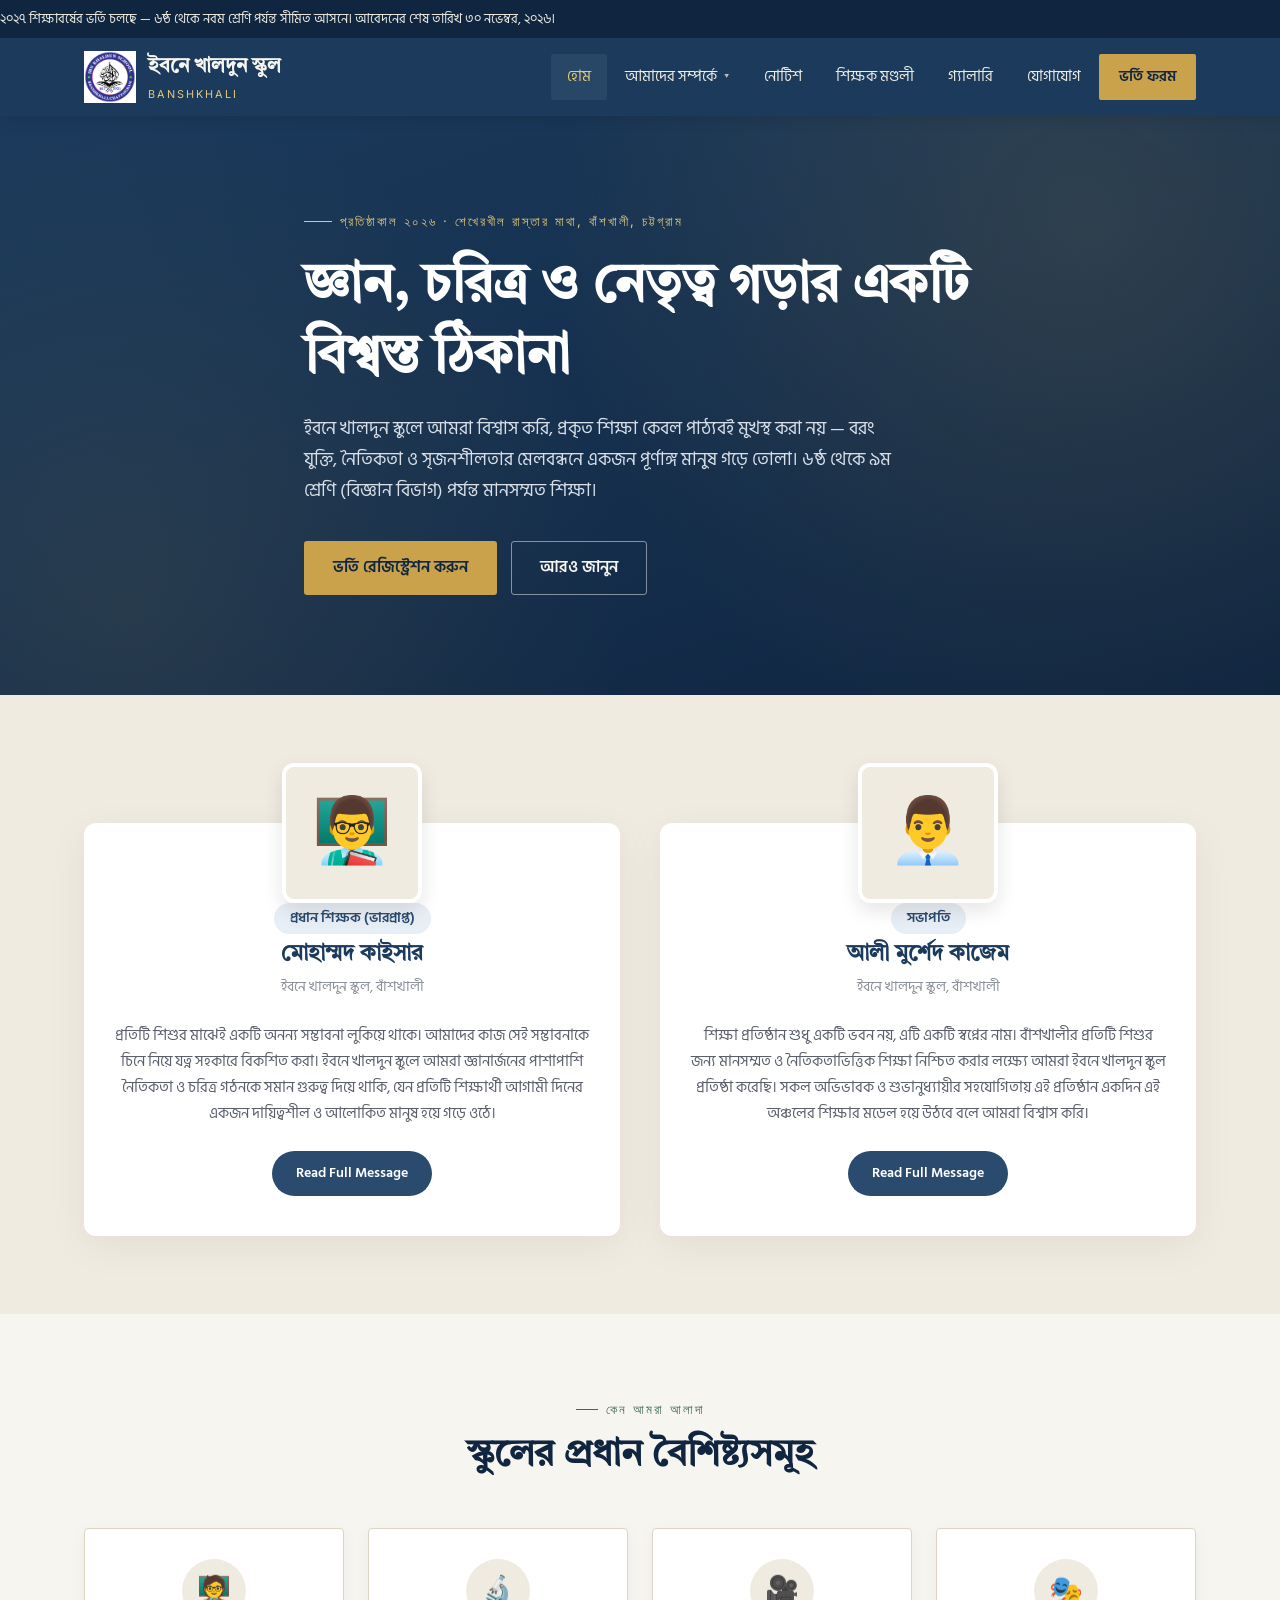
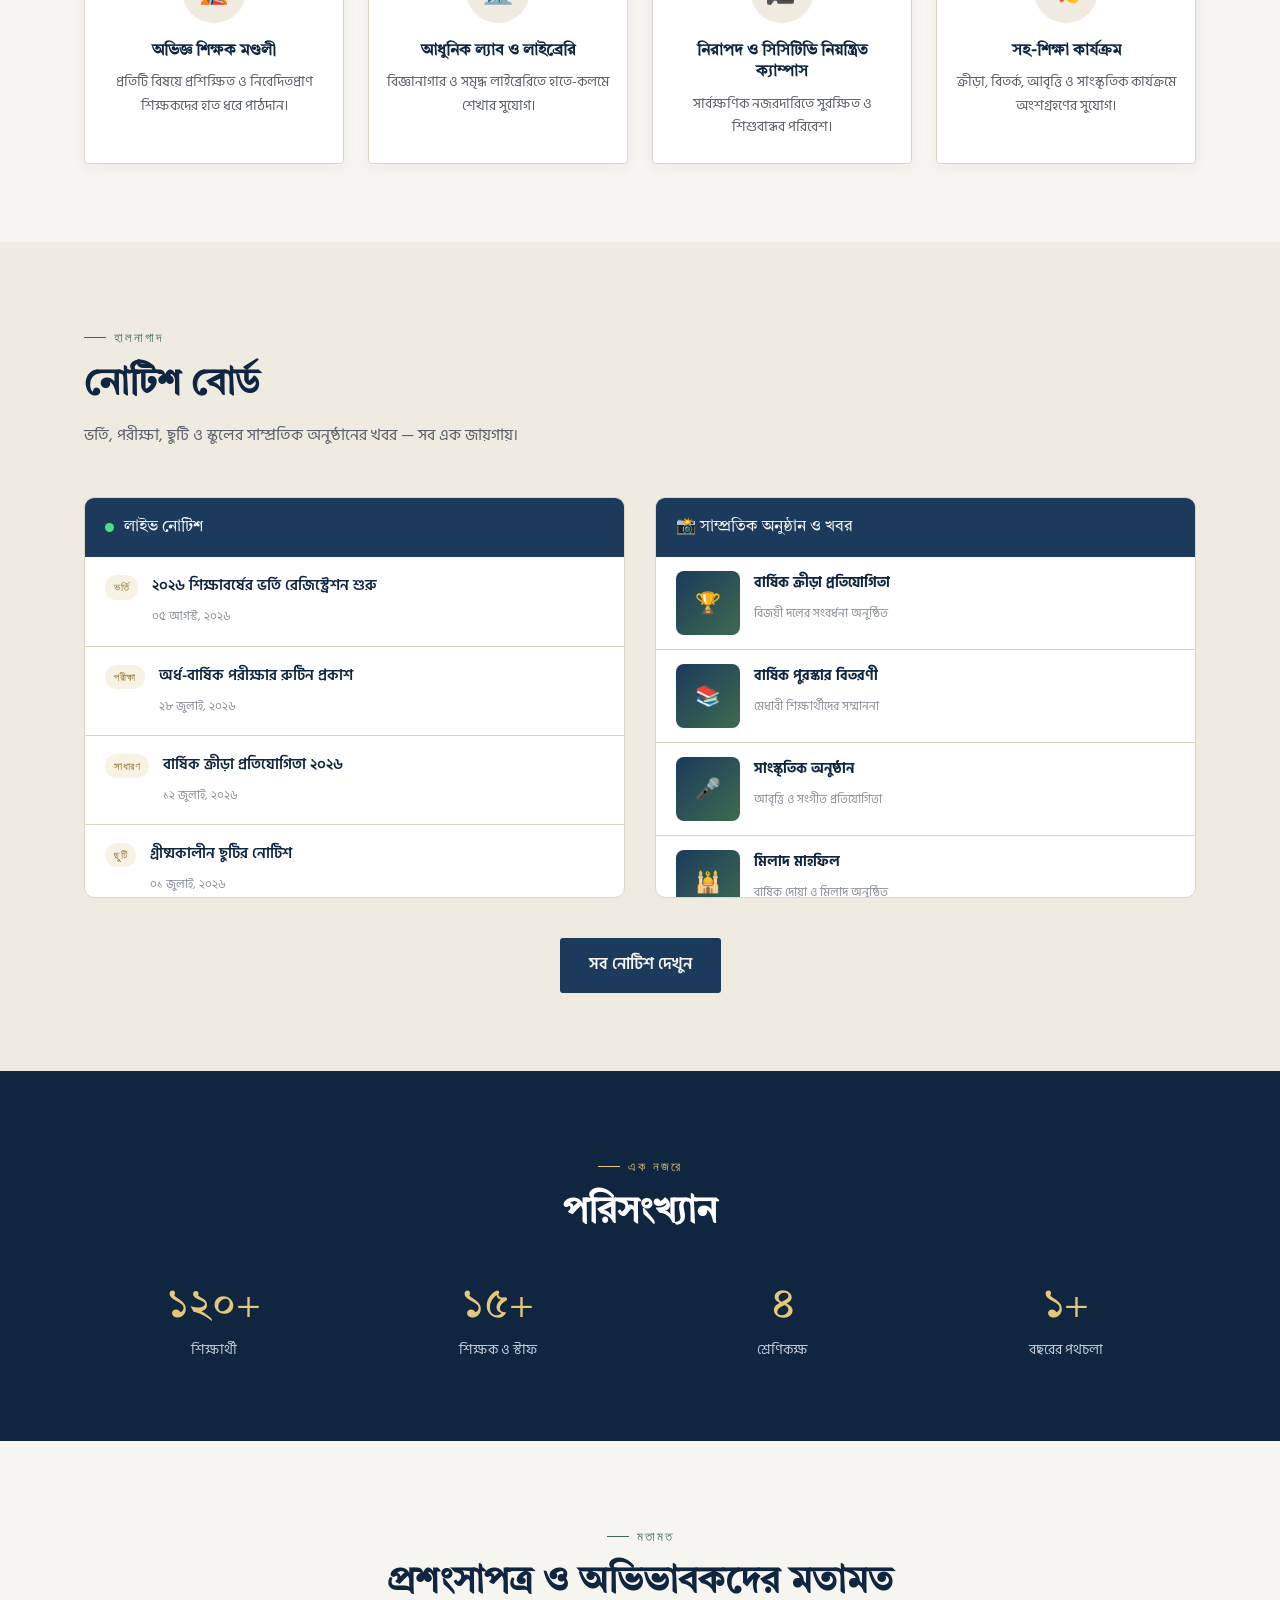
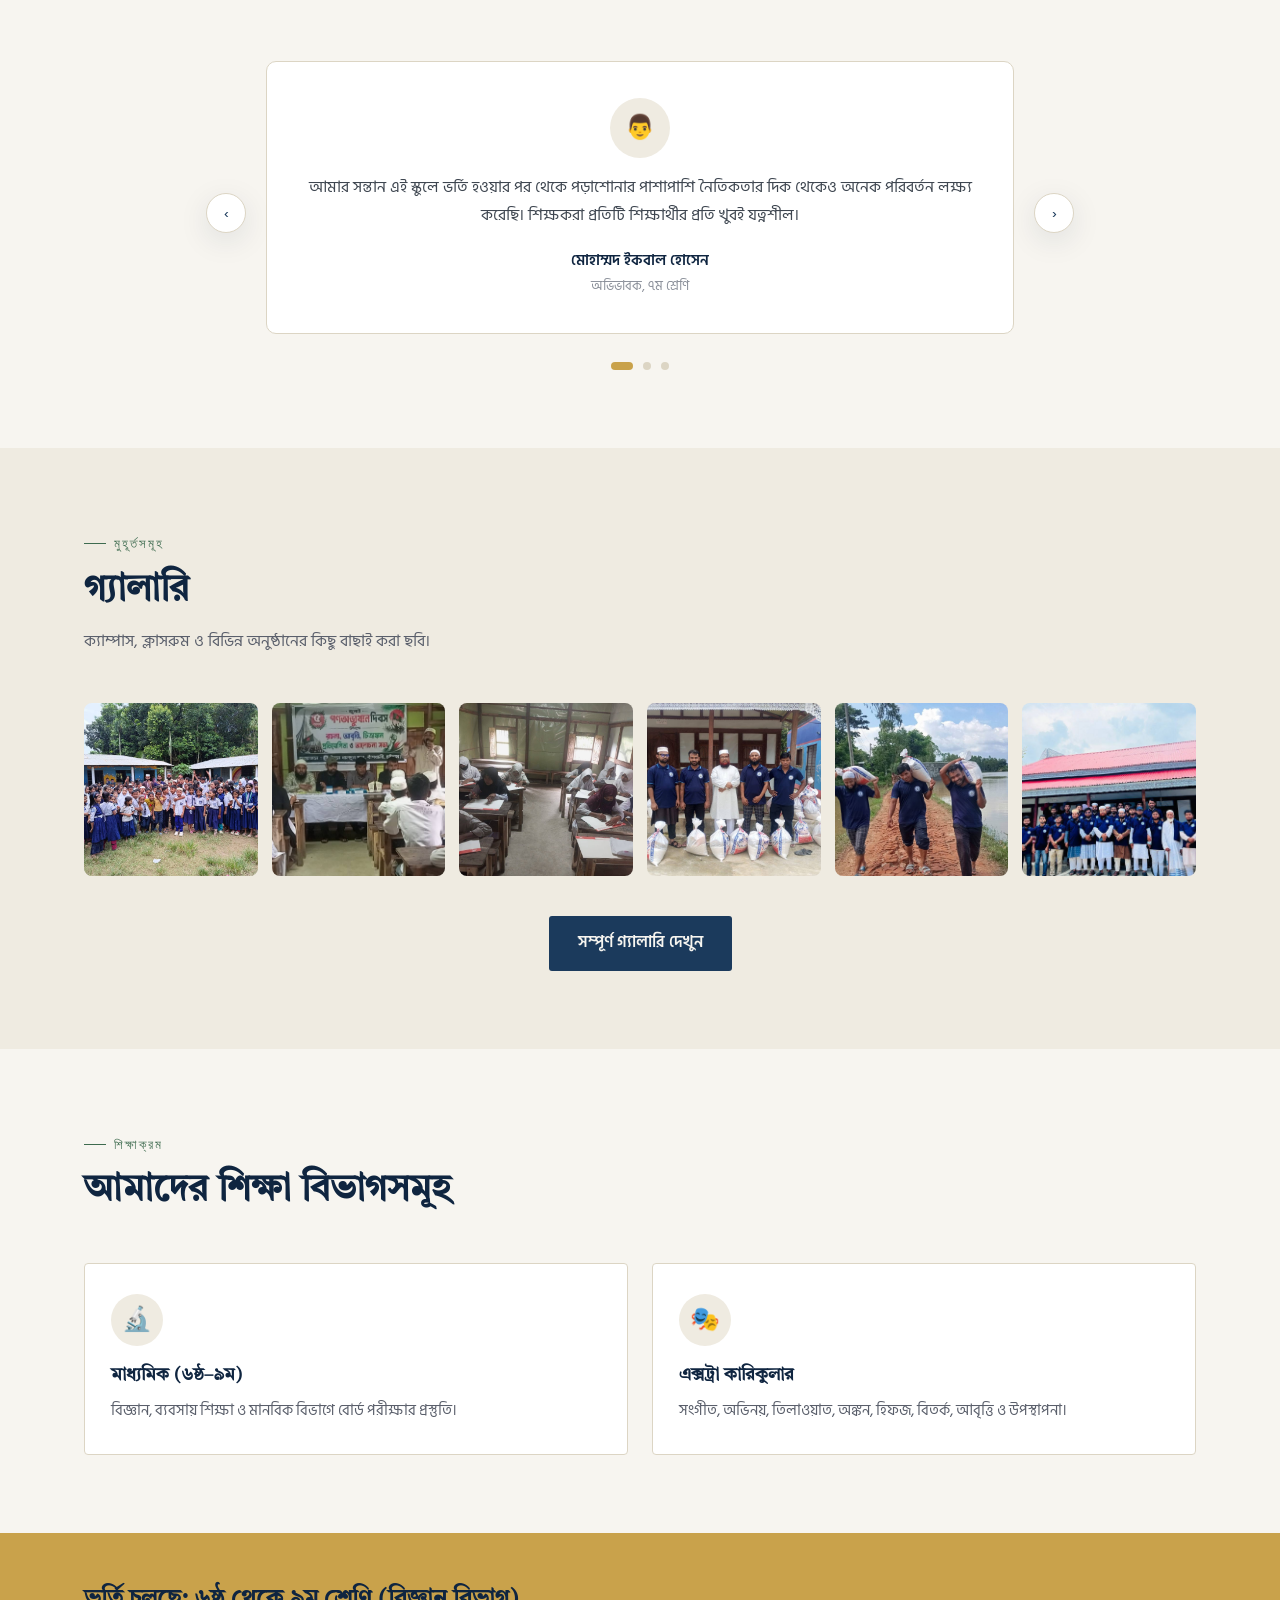
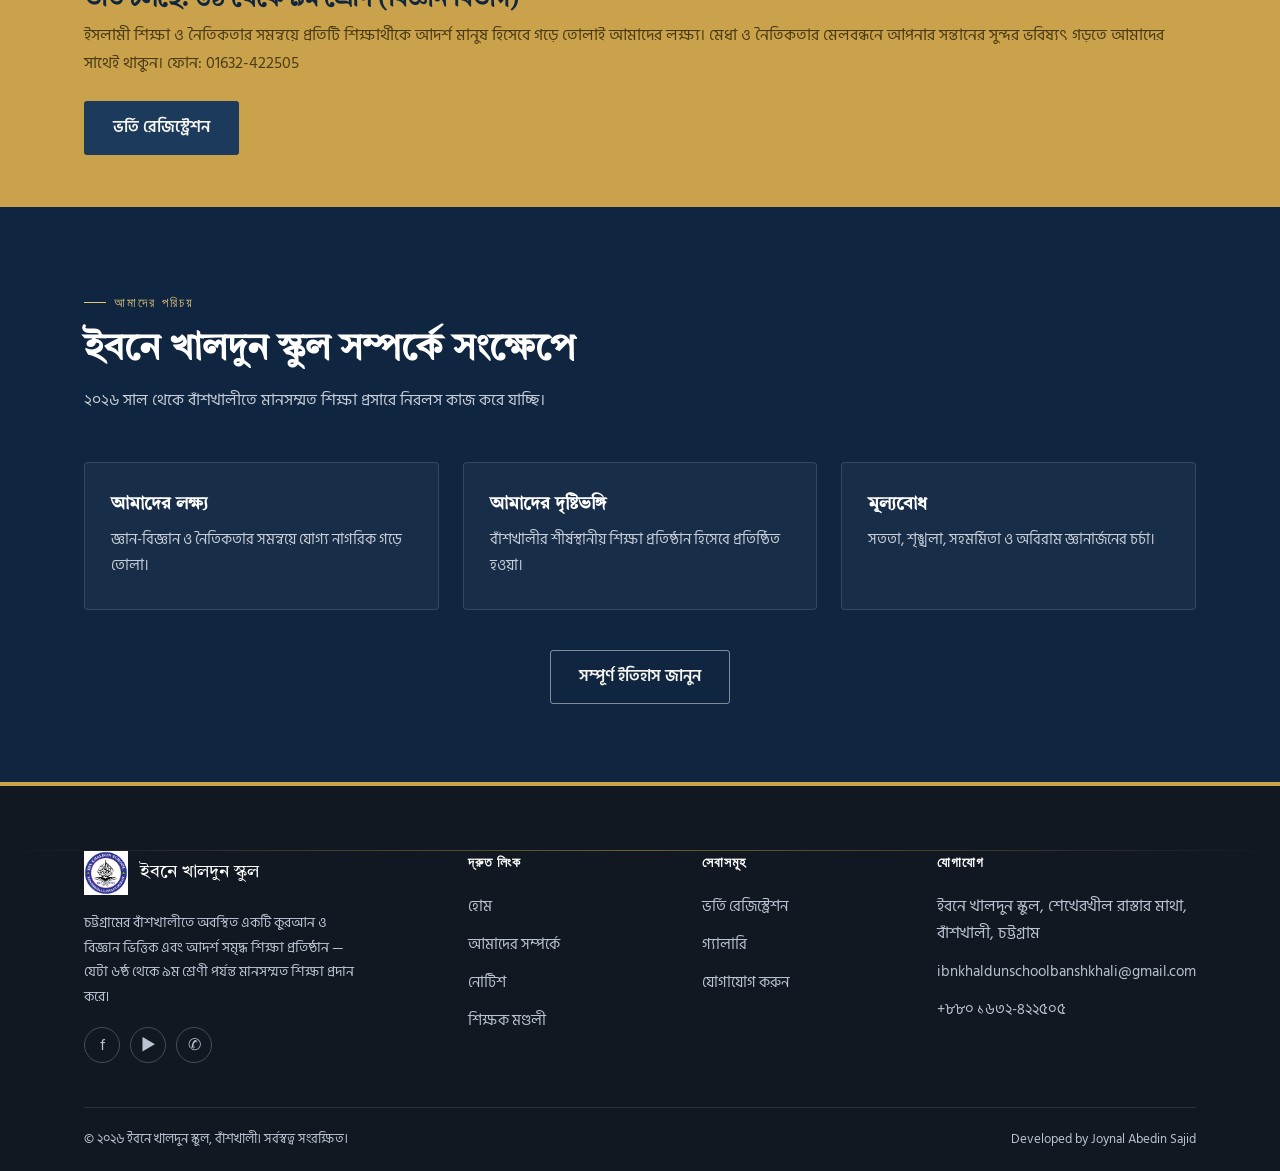
==== index.html @ ee24d661 "Add school website files" ====
<!DOCTYPE html>
<html lang="bn">

<head>
  <meta charset="UTF-8">
  <meta name="viewport" content="width=device-width, initial-scale=1">
  <meta name="robots" content="noindex, nofollow">
  <title>Ibn Khaldun School, Banshkhali | ইবনে খালদুন স্কুল, বাঁশখালী — হোম</title>
  <meta name="description"
    content="Ibn Khaldun School, Banshkhali, Chattogram — ইবনে খালদুন স্কুল, বাঁশখালী, চট্টগ্রাম। জ্ঞান, চরিত্র ও নেতৃত্বের সমন্বয়ে গড়ে তোলা একটি আদর্শ শিক্ষা প্রতিষ্ঠান, প্রতিষ্ঠিত ২০০৮।">
  <meta name="keywords"
    content="Ibn Khaldun School, Ibn Khaldun School Banshkhali, ইবনে খালদুন স্কুল, বাঁশখালী স্কুল, Chattogram school, বাঁশখালী শিক্ষা প্রতিষ্ঠান">
  <link rel="icon" href="assets/img/logo.png" type="image/png">
  <link rel="stylesheet" href="assets/style.css">
</head>

<body>

  <div class="topbar">
    <div class="marquee">
      <div class="marquee-track">
        <span>২০২৭ শিক্ষাবর্ষের ভর্তি চলছে — ৬ষ্ঠ থেকে নবম শ্রেণি পর্যন্ত সীমিত আসনে। আবেদনের শেষ তারিখ ৩০ নভেম্বর,
          ২০২৬।</span>
      </div>
    </div>
  </div>

  <header class="site-header">
    <div class="nav-wrap">
      <a href="index.html" class="brand">
        <img src="assets/img/logo.png" alt="ইবনে খালদুন স্কুল লোগো">
        <div class="brand-text">
          <div class="bn">ইবনে খালদুন স্কুল</div>
          <div class="en">Banshkhali</div>
        </div>
      </a>
      <button class="hamburger" aria-label="মেনু খুলুন" aria-expanded="false">
        <span></span><span></span><span></span>
      </button>
      <nav class="main-nav">
        <ul>
          <li><a href="index.html" class="active">হোম</a></li>
          <li class="has-dropdown">
            <a href="pages/about.html">আমাদের সম্পর্কে <span class="caret">▾</span></a>
            <button class="dd-toggle" aria-label="সাবমেনু খুলুন"><span class="caret">▾</span></button>
            <div class="dropdown-panel">
              <a href="about.html#history"><span class="dd-ic">📖</span> আমাদের পরিচিতি ও ইতিহাস</a>
              <a href="about.html#board"><span class="dd-ic">🏛️</span> স্কুল পরিচালনা পর্ষদ</a>
              <a href="about.html#shareholders"><span class="dd-ic">🤝</span> সম্মানিত বিনিয়োগকারীগণ</a>
              <a href="about.html#staff-intro"><span class="dd-ic">👩‍🏫</span> শিক্ষক ও স্টাফ পরিচিতি</a>
              <a href="about.html#facilities"><span class="dd-ic">🏫</span> সুযোগ-সুবিধা ও ক্যাম্পাস</a>
              <a href="about.html#cocurricular"><span class="dd-ic">🎭</span> কো-কারিকুলার এক্টিভিটিস</a>
            </div>
          </li>
          <li><a href="pages/notices.html">নোটিশ</a></li>
          <li><a href="pages/staff.html">শিক্ষক মণ্ডলী</a></li>
          <li><a href="pages/gallery.html">গ্যালারি</a></li>
          <li><a href="pages/contact.html">যোগাযোগ</a></li>
          <li><a href="pages/admission.html" class="nav-cta">ভর্তি ফরম</a></li>
        </ul>
      </nav>
    </div>
  </header>

  <!-- HERO -->
  <section class="hero">
    <div class="container hero-inner">
      <div class="eyebrow">প্রতিষ্ঠাকাল ২০২৬ · শেখেরখীল রাস্তার মাথা, বাঁশখালী, চট্টগ্রাম</div>
      <h1>জ্ঞান, চরিত্র ও নেতৃত্ব গড়ার একটি বিশ্বস্ত ঠিকানা</h1>
      <p class="lead">ইবনে খালদুন স্কুলে আমরা বিশ্বাস করি, প্রকৃত শিক্ষা কেবল পাঠ্যবই মুখস্থ করা নয় — বরং যুক্তি,
        নৈতিকতা ও সৃজনশীলতার মেলবন্ধনে একজন পূর্ণাঙ্গ মানুষ গড়ে তোলা। ৬ষ্ঠ থেকে ৯ম শ্রেণি (বিজ্ঞান বিভাগ) পর্যন্ত
        মানসম্মত শিক্ষা।</p>
      <div class="hero-ctas">
        <a href="pages/admission.html" class="btn btn-primary">ভর্তি রেজিস্ট্রেশন করুন</a>
        <a href="pages/about.html" class="btn btn-outline">আরও জানুন</a>
      </div>

    </div>
  </section>

  <!-- LEADER MESSAGES -->
  <section class="leader-section reveal section-alt">
    <div class="container">
      <div class="leader-msg-wrapper">

        <!-- Head Teacher -->
        <div class="leader-card-demo">
          <div class="leader-photo-demo">
            <span>👨‍🏫</span>
          </div>
          <div class="name-badge">প্রধান শিক্ষক (ভারপ্রাপ্ত)</div>
          <h3>মোহাম্মদ কাইসার</h3>
          <div class="school-name">ইবনে খালদুন স্কুল, বাঁশখালী</div>
          <p class="leader-quote">প্রতিটি শিশুর মাঝেই একটি অনন্য সম্ভাবনা লুকিয়ে থাকে। আমাদের কাজ সেই সম্ভাবনাকে চিনে
            নিয়ে যত্ন সহকারে বিকশিত করা। ইবনে খালদুন স্কুলে আমরা জ্ঞানার্জনের পাশাপাশি নৈতিকতা ও চরিত্র গঠনকে সমান
            গুরুত্ব দিয়ে থাকি, যেন প্রতিটি শিক্ষার্থী আগামী দিনের একজন দায়িত্বশীল ও আলোকিত মানুষ হয়ে গড়ে ওঠে।</p>
          <a href="pages/about.html#message" class="btn-readform">Read Full Message</a>
        </div>

        <!-- Chairman -->
        <div class="leader-card-demo">
          <div class="leader-photo-demo">
            <span>👨‍💼</span>
          </div>
          <div class="name-badge">সভাপতি</div>
          <h3>আলী মুর্শেদ কাজেম</h3>
          <div class="school-name">ইবনে খালদুন স্কুল, বাঁশখালী</div>
          <p class="leader-quote">শিক্ষা প্রতিষ্ঠান শুধু একটি ভবন নয়, এটি একটি স্বপ্নের নাম। বাঁশখালীর প্রতিটি শিশুর
            জন্য মানসম্মত ও নৈতিকতাভিত্তিক শিক্ষা নিশ্চিত করার লক্ষ্যে আমরা ইবনে খালদুন স্কুল প্রতিষ্ঠা করেছি। সকল
            অভিভাবক ও শুভানুধ্যায়ীর সহযোগিতায় এই প্রতিষ্ঠান একদিন এই অঞ্চলের শিক্ষার মডেল হয়ে উঠবে বলে আমরা বিশ্বাস
            করি।</p>
          <a href="pages/about.html#message" class="btn-readform">Read Full Message</a>
        </div>

      </div>
    </div>
  </section>

  <!-- KEY FEATURES -->
  <section>
    <div class="container">
      <div class="section-head reveal center" style="margin-left:auto; margin-right:auto; text-align:center;">
        <div class="kicker" style="justify-content:center;">কেন আমরা আলাদা</div>
        <h2>স্কুলের প্রধান বৈশিষ্ট্যসমূহ</h2>
      </div>
      <div class="feature-row reveal">
        <div class="feature-item">
          <div class="fi-icon">🧑‍🏫</div>
          <h4>অভিজ্ঞ শিক্ষক মণ্ডলী</h4>
          <p>প্রতিটি বিষয়ে প্রশিক্ষিত ও নিবেদিতপ্রাণ শিক্ষকদের হাত ধরে পাঠদান।</p>
        </div>
        <div class="feature-item">
          <div class="fi-icon">🔬</div>
          <h4>আধুনিক ল্যাব ও লাইব্রেরি</h4>
          <p>বিজ্ঞানাগার ও সমৃদ্ধ লাইব্রেরিতে হাতে-কলমে শেখার সুযোগ।</p>
        </div>
        <div class="feature-item">
          <div class="fi-icon">🎥</div>
          <h4>নিরাপদ ও সিসিটিভি নিয়ন্ত্রিত ক্যাম্পাস</h4>
          <p>সার্বক্ষণিক নজরদারিতে সুরক্ষিত ও শিশুবান্ধব পরিবেশ।</p>
        </div>
        <div class="feature-item">
          <div class="fi-icon">🎭</div>
          <h4>সহ-শিক্ষা কার্যক্রম</h4>
          <p>ক্রীড়া, বিতর্ক, আবৃত্তি ও সাংস্কৃতিক কার্যক্রমে অংশগ্রহণের সুযোগ।</p>
        </div>
      </div>
    </div>
  </section>

  <!-- LIVE NOTICE BOARD -->
  <section class="section-alt">
    <div class="container">
      <div class="section-head reveal">
        <div class="kicker">হালনাগাদ</div>
        <h2>নোটিশ বোর্ড</h2>
        <p>ভর্তি, পরীক্ষা, ছুটি ও স্কুলের সাম্প্রতিক অনুষ্ঠানের খবর — সব এক জায়গায়।</p>
      </div>
      <div class="live-board reveal">
        <div class="lb-panel">
          <div class="lb-head"><span class="dot-live"></span> লাইভ নোটিশ</div>
          <div class="lb-scroll">
            <div class="lb-scroll-track" id="lbScrollTrack">
              <!-- rendered by assets/main.js from assets/notices-data.js -->
            </div>
          </div>
        </div>
        <div class="lb-panel">
          <div class="lb-head">📸 সাম্প্রতিক অনুষ্ঠান ও খবর</div>
          <div class="news-grid">
            <div class="news-item">
              <div class="news-thumb">🏆</div>
              <div>
                <h5>বার্ষিক ক্রীড়া প্রতিযোগিতা</h5><span>বিজয়ী দলের সংবর্ধনা অনুষ্ঠিত</span>
              </div>
            </div>
            <div class="news-item">
              <div class="news-thumb">📚</div>
              <div>
                <h5>বার্ষিক পুরস্কার বিতরণী</h5><span>মেধাবী শিক্ষার্থীদের সম্মাননা</span>
              </div>
            </div>
            <div class="news-item">
              <div class="news-thumb">🎤</div>
              <div>
                <h5>সাংস্কৃতিক অনুষ্ঠান</h5><span>আবৃত্তি ও সংগীত প্রতিযোগিতা</span>
              </div>
            </div>
            <div class="news-item">
              <div class="news-thumb">🕌</div>
              <div>
                <h5>মিলাদ মাহফিল</h5><span>বার্ষিক দোয়া ও মিলাদ অনুষ্ঠিত</span>
              </div>
            </div>
            <div class="news-item">
              <div class="news-thumb">👨‍👩‍👧</div>
              <div>
                <h5>অভিভাবক সমাবেশ</h5><span>শিক্ষার্থীদের অগ্রগতি নিয়ে আলোচনা</span>
              </div>
            </div>
          </div>
        </div>
      </div>
      <div class="center mt-40 reveal">
        <a href="pages/notices.html" class="btn btn-navy">সব নোটিশ দেখুন</a>
      </div>
    </div>
  </section>

  <!-- STATS -->
  <section class="section-navy">
    <div class="container">
      <div class="section-head reveal center" style="margin-left:auto; margin-right:auto; text-align:center;">
        <div class="kicker" style="justify-content:center;">এক নজরে</div>
        <h2>পরিসংখ্যান</h2>
      </div>
      <div class="stats-strip reveal">
        <div class="stat-box">
          <div class="num" data-target="120" data-suffix="+">0</div>
          <div class="lbl">শিক্ষার্থী</div>
        </div>
        <div class="stat-box">
          <div class="num" data-target="15" data-suffix="+">0</div>
          <div class="lbl">শিক্ষক ও স্টাফ</div>
        </div>
        <div class="stat-box">
          <div class="num" data-target="4">0</div>
          <div class="lbl">শ্রেণিকক্ষ</div>
        </div>
        <div class="stat-box">
          <div class="num" data-target="1" data-suffix="+">0</div>
          <div class="lbl">বছরের পথচলা</div>
        </div>
      </div>
    </div>
  </section>

  <!-- TESTIMONIALS -->
  <section>
    <div class="container">
      <div class="section-head reveal center" style="margin-left:auto; margin-right:auto; text-align:center;">
        <div class="kicker" style="justify-content:center;">মতামত</div>
        <h2>প্রশংসাপত্র ও অভিভাবকদের মতামত</h2>
      </div>
      <div class="testi-wrap reveal">
        <button class="testi-arrow prev" aria-label="আগের মতামত">‹</button>
        <div class="testi-track">
          <div class="testi-slides">
            <div class="testi-slide">
              <div class="testi-card">
                <div class="testi-avatar">👨</div>
                <p class="quote">আমার সন্তান এই স্কুলে ভর্তি হওয়ার পর থেকে পড়াশোনার পাশাপাশি নৈতিকতার দিক থেকেও অনেক
                  পরিবর্তন লক্ষ্য করেছি। শিক্ষকরা প্রতিটি শিক্ষার্থীর প্রতি খুবই যত্নশীল।</p>
                <div class="who">মোহাম্মদ ইকবাল হোসেন</div>
                <div class="role">অভিভাবক, ৭ম শ্রেণি</div>
              </div>
            </div>
            <div class="testi-slide">
              <div class="testi-card">
                <div class="testi-avatar">👩</div>
                <p class="quote">ক্যাম্পাসের নিরাপত্তা ব্যবস্থা ও শিক্ষকদের আন্তরিকতা দেখে আমরা নিশ্চিন্তে সন্তানকে
                  এখানে পড়াচ্ছি। পড়াশোনার মান সত্যিই প্রশংসনীয়।</p>
                <div class="who">শারমিন আক্তার</div>
                <div class="role">অভিভাবক, ৬ষ্ঠ শ্রেণি</div>
              </div>
            </div>
            <div class="testi-slide">
              <div class="testi-card">
                <div class="testi-avatar">🧑</div>
                <p class="quote">এই স্কুলের সহশিক্ষা কার্যক্রম আমার মেয়ের আত্মবিশ্বাস অনেক বাড়িয়ে দিয়েছে। শিক্ষক ও
                  ব্যবস্থাপনা কর্তৃপক্ষ সবসময় সহযোগী মনোভাবের।</p>
                <div class="who">আব্দুর রহিম</div>
                <div class="role">অভিভাবক, ৯ম শ্রেণি</div>
              </div>
            </div>
          </div>
        </div>
        <button class="testi-arrow next" aria-label="পরের মতামত">›</button>
        <div class="testi-nav">
          <button class="testi-dot active" aria-label="১"></button>
          <button class="testi-dot" aria-label="২"></button>
          <button class="testi-dot" aria-label="৩"></button>
        </div>
      </div>
    </div>
  </section>

  <!-- GALLERY PREVIEW -->
  <section class="section-alt">
    <div class="container">
      <div class="section-head reveal">
        <div class="kicker">মুহূর্তসমূহ</div>
        <h2>গ্যালারি</h2>
        <p>ক্যাম্পাস, ক্লাসরুম ও বিভিন্ন অনুষ্ঠানের কিছু বাছাই করা ছবি।</p>
      </div>
      <div class="gallery-preview-grid reveal">
        <div class="gp-item"><img src="assets/img/1.jpg" alt="ক্লাসরুম কার্যক্রম"></div>
        <div class="gp-item"><img src="assets/img/2.jpg" alt="বার্ষিক পুরস্কার বিতরণী"></div>
        <div class="gp-item"><img src="assets/img/3.jpg" alt="ক্রীড়া প্রতিযোগিতা"></div>
        <div class="gp-item"><img src="assets/img/4.jpg" alt="খেলার মাঠ"></div>
        <div class="gp-item"><img src="assets/img/5.jpg" alt="সাংস্কৃতিক অনুষ্ঠান"></div>
        <div class="gp-item"><img src="assets/img/6.jpg" alt="বিজ্ঞানাগার"></div>
      </div>
      <div class="center mt-40 reveal">
        <a href="pages/gallery.html" class="btn btn-navy">সম্পূর্ণ গ্যালারি দেখুন</a>
      </div>
    </div>
  </section>

  <!-- PROGRAMS -->
  <section>
    <div class="container">
      <div class="section-head reveal">
        <div class="kicker">শিক্ষাক্রম</div>
        <h2>আমাদের শিক্ষা বিভাগসমূহ</h2>
      </div>
      <div class="grid-2">
        <div class="card reveal">
          <div class="icon">🔬</div>
          <h3>মাধ্যমিক (৬ষ্ঠ–৯ম)</h3>
          <p>বিজ্ঞান, ব্যবসায় শিক্ষা ও মানবিক বিভাগে বোর্ড পরীক্ষার প্রস্তুতি।</p>
        </div>
        <div class="card reveal">
          <div class="icon">🎭</div>
          <h3>এক্সট্রা কারিকুলার</h3>
          <p>সংগীত, অভিনয়, তিলাওয়াত, অঙ্কন, হিফজ, বিতর্ক, আবৃত্তি ও উপস্থাপনা।</p>
        </div>
      </div>
    </div>
  </section>

  <!-- CTA STRIP -->
  <div class="cta-strip">
    <div class="container">
      <div>
        <h3>ভর্তি চলছে: ৬ষ্ঠ থেকে ৯ম শ্রেণি (বিজ্ঞান বিভাগ)</h3>
        <p>ইসলামী শিক্ষা ও নৈতিকতার সমন্বয়ে প্রতিটি শিক্ষার্থীকে আদর্শ মানুষ হিসেবে গড়ে তোলাই আমাদের লক্ষ্য। মেধা ও
          নৈতিকতার মেলবন্ধনে আপনার সন্তানের সুন্দর ভবিষ্যৎ গড়তে আমাদের সাথেই থাকুন। ফোন: 01632-422505</p>
      </div>
      <a href="pages/admission.html" class="btn btn-navy">ভর্তি রেজিস্ট্রেশন</a>
    </div>
  </div>

  <!-- ABOUT SNAPSHOT -->
  <section class="section-navy">
    <div class="container">
      <div class="section-head reveal">
        <div class="kicker">আমাদের পরিচয়</div>
        <h2>ইবনে খালদুন স্কুল সম্পর্কে সংক্ষেপে</h2>
        <p>২০২৬ সাল থেকে বাঁশখালীতে মানসম্মত শিক্ষা প্রসারে নিরলস কাজ করে যাচ্ছি।</p>
      </div>
      <div class="grid-3">
        <div class="card reveal" style="background:rgba(255,255,255,0.04); border-color:rgba(255,255,255,0.12);">
          <h3 style="color:var(--white);">আমাদের লক্ষ্য</h3>
          <p style="color:#C6CDD8;">জ্ঞান-বিজ্ঞান ও নৈতিকতার সমন্বয়ে যোগ্য নাগরিক গড়ে তোলা।</p>
        </div>
        <div class="card reveal" style="background:rgba(255,255,255,0.04); border-color:rgba(255,255,255,0.12);">
          <h3 style="color:var(--white);">আমাদের দৃষ্টিভঙ্গি</h3>
          <p style="color:#C6CDD8;">বাঁশখালীর শীর্ষস্থানীয় শিক্ষা প্রতিষ্ঠান হিসেবে প্রতিষ্ঠিত হওয়া।</p>
        </div>
        <div class="card reveal" style="background:rgba(255,255,255,0.04); border-color:rgba(255,255,255,0.12);">
          <h3 style="color:var(--white);">মূল্যবোধ</h3>
          <p style="color:#C6CDD8;">সততা, শৃঙ্খলা, সহমর্মিতা ও অবিরাম জ্ঞানার্জনের চর্চা।</p>
        </div>
      </div>
      <div class="center mt-40 reveal">
        <a href="pages/about.html" class="btn btn-outline">সম্পূর্ণ ইতিহাস জানুন</a>
      </div>
    </div>
  </section>

  <!-- FOOTER -->
  <footer>
    <div class="container">
      <div class="footer-grid">
        <div>
          <div class="footer-brand">
            <img src="assets/img/logo.png" alt="লোগো">
            <div class="bn">ইবনে খালদুন স্কুল</div>
          </div>
          <p class="desc">চট্টগ্রামের বাঁশখালীতে অবস্থিত একটি কুরআন ও বিজ্ঞান ভিত্তিক এবং আদর্শ সমৃদ্ধ শিক্ষা প্রতিষ্ঠান
            — যেটা ৬ষ্ঠ থেকে ৯ম শ্রেণী পর্যন্ত মানসম্মত শিক্ষা প্রদান করে।</p>
          <div class="social-row">
            <a href="#" aria-label="Facebook">f</a>
            <a href="#" aria-label="YouTube">▶</a>
            <a href="#" aria-label="WhatsApp">✆</a>
          </div>
        </div>
        <div>
          <h5>দ্রুত লিংক</h5>
          <ul>
            <li><a href="index.html">হোম</a></li>
            <li><a href="pages/about.html">আমাদের সম্পর্কে</a></li>
            <li><a href="pages/notices.html">নোটিশ</a></li>
            <li><a href="pages/staff.html">শিক্ষক মণ্ডলী</a></li>
          </ul>
        </div>
        <div>
          <h5>সেবাসমূহ</h5>
          <ul>
            <li><a href="pages/admission.html">ভর্তি রেজিস্ট্রেশন</a></li>
            <li><a href="pages/gallery.html">গ্যালারি</a></li>
            <li><a href="pages/contact.html">যোগাযোগ করুন</a></li>
          </ul>
        </div>
        <div>
          <h5>যোগাযোগ</h5>
          <ul>
            <li>ইবনে খালদুন স্কুল, শেখেরখীল রাস্তার মাথা, বাঁশখালী, চট্টগ্রাম</li>
            <li><a href="mailto:ibnkhaldunschoolbanshkhali@gmail.com">ibnkhaldunschoolbanshkhali@gmail.com</a></li>
            <li><a href="tel:+8801632422505">+৮৮০ ১৬৩২-৪২২৫০৫</a></li>
          </ul>
        </div>
      </div>
      <div class="footer-bottom">
        <span>© ২০২৬ ইবনে খালদুন স্কুল, বাঁশখালী। সর্বস্বত্ব সংরক্ষিত।</span>
        <span><a href="https://wa.me/8801642622989" target="_blank" rel="noopener"
            style="color:inherit; text-decoration:none;">Developed by Joynal Abedin Sajid</a></span>
      </div>
    </div>
  </footer>

  <script src="assets/notices-data.js"></script>
  <script src="assets/main.js"></script>
</body>

</html>
---- assets/style.css ----
/* ===========================================================
   Ibn Khaldun School, Banshkhali — Design System
   Palette: Navy (#1B3A5C), Ink (#161B22), Gold (#C9A24B),
            Paper (#F7F5F0), Paper-dim (#EFEBE1), Green-accent (#3E6B4F)
   Type: Tiro Bangla / Lora (display), Hind Siliguri / Inter (body)
=========================================================== */

@import url('https://fonts.googleapis.com/css2?family=Tiro+Bangla:ital@0;1&family=Hind+Siliguri:wght@300;400;500;600;700&family=Lora:ital,wght@0,500;0,600;0,700;1,500&family=Inter:wght@400;500;600;700&display=swap');

:root {
  --navy: #1B3A5C;
  --navy-dark: #0F2540;
  --navy-mid: #2A4A6E;
  --ink: #161B22;
  --gold: #C9A24B;
  --gold-light: #E4C87A;
  --paper: #F7F5F0;
  --paper-dim: #EFEBE1;
  --paper-line: #DCD5C4;
  --green: #3E6B4F;
  --white: #FFFFFF;
  --shadow: 0 8px 30px rgba(15, 37, 64, 0.10);
  --radius: 4px;
  --max-w: 1160px;
}

* {
  box-sizing: border-box;
  margin: 0;
  padding: 0;
}

html {
  scroll-behavior: smooth;
}

body {
  font-family: 'Hind Siliguri', 'Inter', sans-serif;
  background: var(--paper);
  color: var(--ink);
  line-height: 1.7;
  -webkit-font-smoothing: antialiased;
}

h1,
h2,
h3,
h4,
.serif {
  font-family: 'Tiro Bangla', 'Lora', serif;
  font-weight: 600;
  color: var(--navy-dark);
  line-height: 1.3;
}

a {
  color: inherit;
  text-decoration: none;
}

img {
  max-width: 100%;
  display: block;
}

ul {
  list-style: none;
}

button {
  font-family: inherit;
  cursor: pointer;
}

.container {
  max-width: var(--max-w);
  margin: 0 auto;
  padding: 0 24px;
}

@media (prefers-reduced-motion: reduce) {
  * {
    animation-duration: 0.01ms !important;
    transition-duration: 0.01ms !important;
    scroll-behavior: auto !important;
  }
}

/* ---------- Focus ---------- */
a:focus-visible,
button:focus-visible,
input:focus-visible,
textarea:focus-visible,
select:focus-visible {
  outline: 2px solid var(--gold);
  outline-offset: 3px;
}

/* ---------- Topbar ---------- */
.topbar {
  background: var(--navy-dark);
  color: var(--paper-dim);
  font-size: 0.82rem;
  position: sticky;
  top: 0;
  z-index: 200;
}

.topbar .container {
  display: flex;
  justify-content: space-between;
  align-items: center;
  padding-top: 8px;
  padding-bottom: 8px;
  flex-wrap: wrap;
  gap: 6px;
}

.topbar a {
  color: var(--gold-light);
}

.topbar .tb-items {
  display: flex;
  gap: 20px;
  flex-wrap: wrap;
}

.topbar .tb-items span {
  opacity: 0.85;
}

.marquee {
  overflow: hidden;
  white-space: nowrap;
}

.marquee-track {
  display: inline-block;
  padding: 8px 0;
  animation: marquee-rtl 40s linear infinite;
}

.marquee-track>* {
  margin-right: 36px;
}

@keyframes marquee-rtl {
  from {
    transform: translateX(100vw);
  }

  to {
    transform: translateX(-100%);
  }
}

/* ---------- Header / Nav ---------- */
header.site-header {
  background: var(--navy);
  position: sticky;
  top: var(--topbar-h, 36px);
  z-index: 100;
  box-shadow: 0 2px 14px rgba(0, 0, 0, 0.12);
}

.nav-wrap {
  display: flex;
  align-items: center;
  justify-content: space-between;
  width: 100%;
  max-width: var(--max-w);
  margin: 0 auto;
  padding: 12px 24px;
}

.brand {
  display: flex;
  align-items: center;
  gap: 12px;
  color: var(--paper);
  min-width: 0;
}

.brand img {
  width: 52px;
  height: 52px;
  flex: 0 0 52px;
}

.brand .brand-text .bn {
  font-family: 'Tiro Bangla', serif;
  font-size: 1.28rem;
  font-weight: 600;
  color: var(--paper);
  white-space: nowrap;
}

.brand .brand-text .en {
  font-family: 'Inter', sans-serif;
  font-size: 0.68rem;
  letter-spacing: 2px;
  color: var(--gold-light);
  text-transform: uppercase;
}

nav.main-nav ul {
  display: flex;
  gap: 2px;
  align-items: center;
}

nav.main-nav a {
  display: block;
  padding: 10px 16px;
  color: var(--paper-dim);
  font-size: 0.96rem;
  border-radius: 2px;
  transition: color .2s, background .2s;
}

nav.main-nav a:hover,
nav.main-nav a.active {
  color: var(--gold-light);
  background: rgba(255, 255, 255, 0.06);
}

.nav-cta {
  background: var(--gold);
  color: var(--navy-dark) !important;
  font-weight: 600;
  padding: 10px 20px !important;
  border-radius: 3px;
}

.nav-cta:hover {
  background: var(--gold-light);
  color: var(--navy-dark) !important;
}

.hamburger {
  display: none;
  background: none;
  border: none;
  width: 40px;
  height: 40px;
  flex-direction: column;
  justify-content: center;
  align-items: center;
  gap: 5px;
}

.hamburger span {
  width: 24px;
  height: 2px;
  background: var(--paper);
  display: block;
}

@media (max-width: 940px) {
  .nav-wrap {
    padding: 10px 16px;
  }

  .hamburger {
    display: flex;
    flex: 0 0 40px;
    margin-left: 12px;
  }

  nav.main-nav {
    position: absolute;
    top: 100%;
    left: 0;
    right: 0;
    background: var(--navy);
    display: none;
    box-shadow: 0 10px 20px rgba(0, 0, 0, 0.18);
  }

  nav.main-nav.open {
    display: block;
  }

  nav.main-nav ul {
    flex-direction: column;
    padding: 8px 24px 18px;
  }

  nav.main-nav a {
    padding: 12px 4px;
    border-bottom: 1px solid rgba(255, 255, 255, 0.08);
    border-radius: 0;
  }

  .nav-cta {
    margin-top: 10px;
    display: inline-block;
  }

  .topbar .container {
    justify-content: center;
    text-align: center;
  }
}

@media (max-width:560px) {
  .brand {
    gap: 9px;
  }

  .brand img {
    width: 46px;
    height: 46px;
    flex-basis: 46px;
  }

  .brand .brand-text .bn {
    font-size: 1.08rem;
  }

  .brand .brand-text .en {
    font-size: 0.6rem;
    letter-spacing: 1.6px;
  }
}

/* ---------- Hero ---------- */
.hero {
  position: relative;
  background: linear-gradient(160deg, var(--navy) 0%, var(--navy-dark) 100%);
  color: var(--paper);
  overflow: hidden;
  padding: 88px 0 100px;
}

.hero::before {
  content: "";
  position: absolute;
  inset: 0;
  background-image: radial-gradient(circle at 85% 20%, rgba(201, 162, 75, 0.14), transparent 45%),
    radial-gradient(circle at 10% 85%, rgba(201, 162, 75, 0.10), transparent 40%);
  pointer-events: none;
}

.hero-videos {
  position: absolute;
  inset: 0;
  display: flex;
  z-index: 1;
  pointer-events: none;
}

.hero-video {
  flex: 1 1 100%;
  width: 100%;
  height: 100%;
  object-fit: cover;
  opacity: 0.18;
}

.hero .pattern {
  position: absolute;
  right: -60px;
  top: -60px;
  width: 420px;
  height: 420px;
  opacity: 0.10;
  pointer-events: none;
}

.hero-inner {
  position: relative;
  z-index: 2;
  max-width: 720px;
}

.hero .eyebrow {
  display: inline-flex;
  align-items: center;
  gap: 8px;
  color: var(--gold-light);
  font-size: 0.82rem;
  letter-spacing: 2px;
  text-transform: uppercase;
  margin-bottom: 20px;
  font-family: 'Inter', sans-serif;
}

.hero .eyebrow::before {
  content: "";
  width: 28px;
  height: 1px;
  background: var(--gold-light);
  display: inline-block;
}

.hero h1 {
  font-size: clamp(2.1rem, 4.4vw, 3.4rem);
  color: var(--white);
  margin-bottom: 20px;
}

.hero p.lead {
  font-size: 1.14rem;
  color: #D8DFE8;
  max-width: 600px;
  margin-bottom: 34px;
}

.hero-ctas {
  display: flex;
  gap: 14px;
  flex-wrap: wrap;
}

.btn {
  display: inline-block;
  padding: 13px 28px;
  border-radius: 3px;
  font-weight: 600;
  font-size: 0.98rem;
  transition: transform .2s ease, box-shadow .2s ease, background .2s ease;
  border: 1.5px solid transparent;
}

.btn-primary {
  background: var(--gold);
  color: var(--navy-dark);
}

.btn-primary:hover {
  background: var(--gold-light);
  transform: translateY(-2px);
  box-shadow: 0 8px 18px rgba(201, 162, 75, 0.3);
}

.btn-outline {
  border-color: rgba(247, 245, 240, 0.5);
  color: var(--paper);
}

.btn-outline:hover {
  border-color: var(--gold-light);
  color: var(--gold-light);
  transform: translateY(-2px);
}

.btn-navy {
  background: var(--navy);
  color: var(--paper);
}

.btn-navy:hover {
  background: var(--navy-mid);
  transform: translateY(-2px);
}

/* stat strip inside hero */
.hero-stats {
  position: relative;
  z-index: 2;
  display: flex;
  gap: 0;
  margin-top: 56px;
  flex-wrap: wrap;
  border-top: 1px solid rgba(247, 245, 240, 0.15);
  padding-top: 28px;
}

.hero-stats .stat {
  flex: 1;
  min-width: 130px;
  padding-right: 24px;
}

.hero-stats .stat .num {
  font-family: 'Tiro Bangla', serif;
  font-size: 2rem;
  color: var(--gold-light);
}

.hero-stats .stat .lbl {
  font-size: 0.86rem;
  color: #B9C3D1;
  margin-top: 2px;
}

/* ---------- Section basics ---------- */
section {
  padding: 78px 0;
}

.section-tight {
  padding: 56px 0;
}

.section-alt {
  background: var(--paper-dim);
}

.section-navy {
  background: var(--navy-dark);
  color: var(--paper);
}

.section-navy h2,
.section-navy h3 {
  color: var(--white);
}

.section-head {
  max-width: 640px;
  margin-bottom: 48px;
}

.section-head .kicker {
  display: inline-flex;
  align-items: center;
  gap: 8px;
  color: var(--green);
  font-family: 'Inter', sans-serif;
  font-size: 0.8rem;
  letter-spacing: 2px;
  text-transform: uppercase;
  margin-bottom: 12px;
}

.section-head .kicker::before {
  content: "";
  width: 22px;
  height: 1px;
  background: var(--green);
}

.section-navy .section-head .kicker {
  color: var(--gold-light);
}

.section-navy .section-head .kicker::before {
  background: var(--gold-light);
}

.section-head h2 {
  font-size: clamp(1.6rem, 3vw, 2.3rem);
}

.section-head p {
  color: #5A5F6B;
  margin-top: 12px;
  font-size: 1.03rem;
}

.section-navy .section-head p {
  color: #C6CDD8;
}

/* ---------- Cards: programs ---------- */
.grid-4 {
  display: grid;
  grid-template-columns: repeat(4, 1fr);
  gap: 24px;
}

.grid-3 {
  display: grid;
  grid-template-columns: repeat(3, 1fr);
  gap: 24px;
}

.grid-2 {
  display: grid;
  grid-template-columns: repeat(2, 1fr);
  gap: 24px;
}

@media (max-width:940px) {
  .grid-4 {
    grid-template-columns: repeat(2, 1fr);
  }

  .grid-3 {
    grid-template-columns: repeat(2, 1fr);
  }
}

@media (max-width:640px) {

  .grid-4,
  .grid-3,
  .grid-2 {
    grid-template-columns: 1fr;
  }
}

.card {
  background: var(--white);
  border: 1px solid var(--paper-line);
  border-radius: var(--radius);
  padding: 30px 26px;
  transition: transform .25s ease, box-shadow .25s ease, border-color .25s ease;
}

.card:hover {
  transform: translateY(-4px);
  box-shadow: var(--shadow);
  border-color: var(--gold);
}

.card .icon {
  width: 52px;
  height: 52px;
  border-radius: 50%;
  background: var(--paper-dim);
  display: flex;
  align-items: center;
  justify-content: center;
  margin-bottom: 18px;
  color: var(--navy);
  font-size: 1.5rem;
}

.card h3 {
  font-size: 1.15rem;
  margin-bottom: 10px;
}

.card p {
  color: #5A5F6B;
  font-size: 0.96rem;
}

/* ---------- Shareholders ---------- */
.shareholder-grid {
  display: grid;
  grid-template-columns: repeat(3, 1fr);
  gap: 22px;
}

@media (max-width:1100px) {
  .shareholder-grid {
    grid-template-columns: repeat(2, 1fr);
  }
}

@media (max-width:940px) {
  .shareholder-grid {
    grid-template-columns: repeat(2, 1fr);
  }
}

@media (max-width:640px) {
  .shareholder-grid {
    grid-template-columns: 1fr;
  }
}

.sh-card {
  background: var(--white);
  border: 1px solid var(--paper-line);
  border-radius: var(--radius);
  overflow: hidden;
  text-align: center;
  cursor: pointer;
  transition: transform .3s ease, box-shadow .3s ease, border-color .3s ease;
}

.sh-card:hover {
  transform: translateY(-6px);
  box-shadow: var(--shadow);
  border-color: var(--gold);
}

.sh-photo {
  position: relative;
  aspect-ratio: 1/1;
  overflow: hidden;
}

.sh-photo img {
  width: 100%;
  height: 100%;
  object-fit: cover;
  object-position: 50% 0%;
  display: block;
  transition: transform .4s ease;
}

.sh-card:hover .sh-photo img {
  transform: scale(1.08);
}

.sh-photo .sh-avatar {
  width: 100%;
  height: 100%;
  display: flex;
  align-items: center;
  justify-content: center;
  font-size: 3.4rem;
  color: rgba(255, 255, 255, 0.92);
  transition: transform .4s ease;
}

.sh-card:hover .sh-avatar {
  transform: scale(1.08);
}

.sh-ph-1 {
  background: linear-gradient(135deg, #1B3A5C, #2A4A6E);
}

.sh-ph-2 {
  background: linear-gradient(135deg, #2A4A6E, #3E6B4F);
}

.sh-ph-3 {
  background: linear-gradient(135deg, #C9A24B, #8A6A20);
}

.sh-ph-4 {
  background: linear-gradient(135deg, #3E6B4F, #1B3A5C);
}

.sh-ph-5 {
  background: linear-gradient(135deg, #0F2540, #2A4A6E);
}

.sh-body {
  padding: 18px 14px 20px;
}

.sh-body h3 {
  font-size: 1.02rem;
  color: var(--navy-dark);
  margin-bottom: 8px;
}

.sh-role {
  display: inline-block;
  font-size: 0.78rem;
  font-weight: 600;
  color: var(--gold);
  background: rgba(201, 162, 75, 0.12);
  border: 1px solid rgba(201, 162, 75, 0.35);
  padding: 3px 12px;
  border-radius: 20px;
}

.sh-card:hover .sh-role {
  background: var(--gold);
  color: var(--navy-dark);
  border-color: var(--gold);
}

/* ---------- Shareholder pagination ---------- */
.staff-pagination {
  display: flex;
  justify-content: flex-end;
  align-items: center;
  gap: 8px;
  margin-top: 26px;
}

.staff-pagination button {
  min-height: 40px;
  padding: 8px 14px;
  border: 1px solid rgba(201, 162, 75, 0.45);
  border-radius: 6px;
  background: var(--white);
  color: var(--navy);
  font: inherit;
  font-weight: 600;
  cursor: pointer;
  transition: color .2s ease, background .2s ease, border-color .2s ease, transform .2s ease, box-shadow .2s ease;
}

.staff-pagination button:hover:not(:disabled) {
  color: var(--white);
  background: var(--navy-mid);
  border-color: var(--navy-mid);
  transform: translateY(-2px);
  box-shadow: 0 6px 14px rgba(15, 35, 60, 0.18);
}

.staff-pagination button.active {
  color: var(--navy-dark);
  background: var(--gold);
  border-color: var(--gold);
  box-shadow: 0 5px 12px rgba(201, 162, 75, 0.25);
}

.staff-pagination button:disabled {
  opacity: .45;
  cursor: not-allowed;
}

.staff-pagination.is-mobile-hidden {
  display: none;
}

@media (max-width:640px) {
  .staff-pagination {
    display: none;
  }
}

/* ---------- Notice list ---------- */
.notice-list {
  display: flex;
  flex-direction: column;
  gap: 0;
}

.notice-item {
  display: flex;
  gap: 22px;
  align-items: flex-start;
  padding: 24px 0;
  border-bottom: 1px solid var(--paper-line);
}

.notice-item .date-block {
  min-width: 76px;
  text-align: center;
  background: var(--paper-dim);
  border: 1px solid var(--paper-line);
  border-radius: var(--radius);
  padding: 10px 6px;
}

.notice-item .date-block .d {
  font-family: 'Tiro Bangla', serif;
  font-size: 1.35rem;
  color: var(--navy);
  line-height: 1;
}

.notice-item .date-block .m {
  font-size: 0.72rem;
  color: var(--green);
  text-transform: uppercase;
  letter-spacing: 1px;
  margin-top: 4px;
}

.notice-item h4 {
  font-size: 1.08rem;
  margin-bottom: 6px;
}

.notice-item h4 a:hover {
  color: var(--navy);
  text-decoration: underline;
}

.notice-item p {
  color: #5A5F6B;
  font-size: 0.93rem;
  margin-bottom: 8px;
}

.tag {
  display: inline-block;
  font-size: 0.72rem;
  padding: 3px 10px;
  border-radius: 20px;
  background: rgba(62, 107, 79, 0.1);
  color: var(--green);
  font-family: 'Inter', sans-serif;
  letter-spacing: 0.5px;
}

.tag.tag-gold {
  background: rgba(201, 162, 75, 0.14);
  color: #8A6A20;
}

/* ---------- Timeline (about) ---------- */
.timeline {
  position: relative;
  padding-left: 32px;
}

.timeline::before {
  content: "";
  position: absolute;
  left: 7px;
  top: 6px;
  bottom: 6px;
  width: 2px;
  background: var(--paper-line);
}

.timeline-item {
  position: relative;
  padding-bottom: 38px;
}

.timeline-item:last-child {
  padding-bottom: 0;
}

.timeline-item::before {
  content: "";
  position: absolute;
  left: -32px;
  top: 4px;
  width: 16px;
  height: 16px;
  border-radius: 50%;
  background: var(--gold);
  border: 3px solid var(--paper);
  box-shadow: 0 0 0 2px var(--gold);
}

.timeline-item h4 {
  font-size: 1.08rem;
  margin-bottom: 6px;
}

.timeline-item .year {
  color: var(--green);
  font-family: 'Inter', sans-serif;
  font-size: 0.82rem;
  letter-spacing: 1px;
}

.timeline-item p {
  color: #5A5F6B;
  margin-top: 6px;
  font-size: 0.95rem;
}

/* ---------- Staff cards ---------- */
.staff-card {
  background: var(--white);
  border: 1px solid var(--paper-line);
  border-radius: var(--radius);
  overflow: hidden;
  text-align: center;
  transition: transform .25s ease, box-shadow .25s ease;
}

.staff-card:hover {
  transform: translateY(-4px);
  box-shadow: var(--shadow);
}

.staff-photo {
  width: 100%;
  aspect-ratio: 1/1;
  background: var(--navy);
  display: flex;
  align-items: center;
  justify-content: center;
  color: var(--gold-light);
  font-family: 'Tiro Bangla', serif;
  font-size: 2.4rem;
  position: relative;
}

.staff-photo::after {
  content: "";
  position: absolute;
  inset: 0;
  background: radial-gradient(circle at 50% 120%, rgba(201, 162, 75, 0.35), transparent 60%);
}

.staff-info {
  padding: 20px 16px;
}

.staff-info h4 {
  font-size: 1.05rem;
  margin-bottom: 4px;
}

.staff-info .role {
  color: var(--green);
  font-size: 0.86rem;
  font-weight: 600;
}

.staff-info .subj {
  color: #8A8F99;
  font-size: 0.82rem;
  margin-top: 6px;
}

/* ---------- Gallery ---------- */
.gallery-filters {
  display: flex;
  gap: 10px;
  flex-wrap: wrap;
  margin-bottom: 32px;
}

.gfilter {
  padding: 8px 18px;
  border-radius: 20px;
  border: 1px solid var(--paper-line);
  background: var(--white);
  font-size: 0.88rem;
  color: #5A5F6B;
  transition: all .2s;
}

.gfilter:hover,
.gfilter.active {
  background: var(--navy);
  color: var(--paper);
  border-color: var(--navy);
}

.gallery-grid {
  display: grid;
  grid-template-columns: repeat(4, 1fr);
  gap: 16px;
}

@media (max-width:940px) {
  .gallery-grid {
    grid-template-columns: repeat(3, 1fr);
  }
}

@media (max-width:640px) {
  .gallery-grid {
    grid-template-columns: repeat(2, 1fr);
  }
}

.gallery-item {
  aspect-ratio: 1/1;
  border-radius: var(--radius);
  overflow: hidden;
  position: relative;
  cursor: pointer;
}

.gallery-item .ph {
  width: 100%;
  height: 100%;
  display: flex;
  align-items: center;
  justify-content: center;
  color: var(--paper);
  font-size: 1.6rem;
  transition: transform .35s ease;
}

.gallery-item:hover .ph {
  transform: scale(1.08);
}

.gallery-item .cap {
  position: absolute;
  left: 0;
  right: 0;
  bottom: 0;
  background: linear-gradient(transparent, rgba(15, 37, 64, 0.85));
  color: var(--paper);
  font-size: 0.78rem;
  padding: 20px 10px 10px;
  opacity: 0;
  transition: opacity .25s;
}

.gallery-item:hover .cap {
  opacity: 1;
}

/* ---------- Forms ---------- */
.form-card {
  background: var(--white);
  border: 1px solid var(--paper-line);
  border-radius: 6px;
  padding: 40px;
  box-shadow: var(--shadow);
  min-width: 0;
}

.admission-layout > * {
  min-width: 0;
}

.form-row {
  display: grid;
  grid-template-columns: 1fr 1fr;
  gap: 20px;
  margin-bottom: 20px;
}

@media (max-width:640px) {
  .admission-layout {
    grid-template-columns: 1fr !important;
    gap: 24px !important;
  }

  .form-card {
    padding: 24px 18px;
  }

  .form-row {
    grid-template-columns: 1fr;
  }
}

.field {
  margin-bottom: 20px;
}

.field label {
  display: block;
  font-size: 0.9rem;
  font-weight: 600;
  color: var(--navy-dark);
  margin-bottom: 7px;
}

.field .req {
  color: #B23B3B;
}

.field input,
.field select,
.field textarea {
  width: 100%;
  padding: 12px 14px;
  border: 1.5px solid var(--paper-line);
  border-radius: 3px;
  background: var(--paper);
  font-family: inherit;
  font-size: 0.96rem;
  color: var(--ink);
  transition: border-color .2s;
}

.field input:focus,
.field select:focus,
.field textarea:focus {
  outline: none;
  border-color: var(--navy);
  background: var(--white);
}

.field textarea {
  resize: vertical;
  min-height: 110px;
}

.field-hint {
  font-size: 0.8rem;
  color: #8A8F99;
  margin-top: 5px;
}

.fieldset-title {
  font-family: 'Tiro Bangla', serif;
  color: var(--navy);
  font-size: 1.1rem;
  margin: 32px 0 18px;
  padding-bottom: 10px;
  border-bottom: 2px solid var(--paper-line);
}

.fieldset-title:first-child {
  margin-top: 0;
}

.form-success {
  display: none;
  text-align: center;
  padding: 50px 20px;
}

.form-success .check {
  width: 70px;
  height: 70px;
  border-radius: 50%;
  background: rgba(62, 107, 79, 0.12);
  color: var(--green);
  display: flex;
  align-items: center;
  justify-content: center;
  font-size: 2rem;
  margin: 0 auto 20px;
}

.form-success h3 {
  margin-bottom: 10px;
}

.form-success p {
  color: #5A5F6B;
}

/* ---------- Contact ---------- */
.contact-grid {
  display: grid;
  grid-template-columns: 1.1fr 0.9fr;
  gap: 40px;
}

@media (max-width:900px) {
  .contact-grid {
    grid-template-columns: 1fr;
  }
}

.info-item {
  display: flex;
  gap: 16px;
  padding: 18px 0;
  border-bottom: 1px solid rgba(247, 245, 240, 0.14);
}

.info-item .ic {
  color: var(--gold-light);
  font-size: 1.3rem;
  min-width: 28px;
}

.info-item h4 {
  color: var(--white);
  font-size: 0.98rem;
  margin-bottom: 4px;
}

.info-item p,
.info-item a {
  color: #C6CDD8;
  font-size: 0.92rem;
}

.map-embed {
  border-radius: var(--radius);
  overflow: hidden;
  border: 1px solid var(--paper-line);
}

.map-embed iframe {
  width: 100%;
  height: 320px;
  border: 0;
  display: block;
}

/* ---------- Footer ---------- */
footer {
  background: #111822;
  color: #B9C3D1;
  padding-top: 64px;
  border-top: 4px solid var(--gold);
}

.footer-grid {
  display: grid;
  grid-template-columns: 1.4fr 0.8fr 0.8fr 1fr;
  gap: 36px;
  padding-bottom: 44px;
}

@media (max-width:900px) {
  .footer-grid {
    grid-template-columns: 1fr 1fr;
  }
}

@media (max-width:560px) {
  .footer-grid {
    grid-template-columns: 1fr;
  }
}

.footer-brand {
  display: flex;
  align-items: center;
  gap: 12px;
  margin-bottom: 16px;
}

.footer-brand img {
  width: 44px;
  height: 44px;
}

.footer-brand .bn {
  font-family: 'Tiro Bangla', serif;
  color: var(--white);
  font-size: 1.1rem;
}

footer p.desc {
  font-size: 0.9rem;
  max-width: 280px;
}

footer h5 {
  color: var(--white);
  font-family: 'Inter', sans-serif;
  font-size: 0.85rem;
  letter-spacing: 1px;
  text-transform: uppercase;
  margin-bottom: 18px;
}

footer ul li {
  margin-bottom: 11px;
}

footer ul a {
  font-size: 0.92rem;
  transition: color .2s;
}

footer ul a:hover {
  color: var(--gold-light);
}

.social-row {
  display: flex;
  gap: 10px;
  margin-top: 18px;
}

.social-row a {
  width: 36px;
  height: 36px;
  border-radius: 50%;
  border: 1px solid rgba(185, 195, 209, 0.3);
  display: flex;
  align-items: center;
  justify-content: center;
  transition: all .2s;
}

.social-row a:hover {
  background: var(--gold);
  border-color: var(--gold);
  color: var(--navy-dark);
}

.footer-bottom {
  border-top: 1px solid rgba(185, 195, 209, 0.15);
  padding: 20px 0;
  font-size: 0.84rem;
  display: flex;
  justify-content: space-between;
  flex-wrap: wrap;
  gap: 10px;
}

.footer-bottom a:hover {
  color: var(--gold-light);
}

/* ---------- Page header (inner pages) ---------- */
.page-head {
  background: linear-gradient(160deg, var(--navy) 0%, var(--navy-dark) 100%);
  color: var(--paper);
  padding: 56px 0 46px;
  position: relative;
  overflow: hidden;
}

.page-head::before {
  content: "";
  position: absolute;
  right: -40px;
  top: -40px;
  width: 280px;
  height: 280px;
  background-image: radial-gradient(circle, rgba(201, 162, 75, 0.16), transparent 65%);
}

.page-head .breadcrumb {
  font-size: 0.85rem;
  color: #B9C3D1;
  margin-bottom: 12px;
}

.page-head .breadcrumb a:hover {
  color: var(--gold-light);
}

.page-head h1 {
  color: var(--white);
  font-size: clamp(1.7rem, 3.4vw, 2.5rem);
}

.page-head p {
  color: #D8DFE8;
  margin-top: 10px;
  max-width: 560px;
}

/* ---------- Utility ---------- */
.center {
  text-align: center;
}

.mt-24 {
  margin-top: 24px;
}

.mt-40 {
  margin-top: 40px;
}

.reveal {
  opacity: 1;
  transform: none;
}

@media (scripting: enabled) {
  .reveal {
    opacity: 0;
    transform: translateY(18px);
    transition: opacity .6s ease, transform .6s ease;
  }

  .reveal.in {
    opacity: 1;
    transform: translateY(0);
  }
}

.cta-strip {
  background: var(--gold);
  color: var(--navy-dark);
  padding: 52px 0;
}

.cta-strip .container {
  display: flex;
  justify-content: space-between;
  align-items: center;
  gap: 24px;
  flex-wrap: wrap;
}

.cta-strip h3 {
  color: var(--navy-dark);
  font-size: 1.5rem;
}

.cta-strip p {
  color: #4A3B14;
  margin-top: 6px;
}

/* ---------- Scroll to top with progress ring ---------- */
.scroll-top {
  position: fixed;
  right: 20px;
  bottom: 20px;
  width: 52px;
  height: 52px;
  border-radius: 50%;
  background: var(--navy);
  border: none;
  cursor: pointer;
  z-index: 999;
  padding: 0;
  display: flex;
  flex-direction: column;
  align-items: center;
  justify-content: center;
  opacity: 0;
  visibility: hidden;
  pointer-events: none;
  transition: opacity .3s ease, visibility .3s ease;
  box-shadow: 0 4px 16px rgba(0, 0, 0, .25);
}

.scroll-top.show {
  opacity: 1;
  visibility: visible;
  pointer-events: auto;
}

.scroll-top svg {
  position: absolute;
  inset: 0;
  width: 100%;
  height: 100%;
  transform: rotate(-90deg);
}

.scroll-top .ring-bg {
  fill: none;
  stroke: rgba(255, 255, 255, .15);
  stroke-width: 4;
}

.scroll-top .ring-fg {
  fill: none;
  stroke: var(--gold);
  stroke-width: 4;
  stroke-linecap: round;
  stroke-dasharray: 151;
  stroke-dashoffset: 151;
}

.scroll-top .st-arrow {
  color: var(--gold);
  font-size: 0.95rem;
  line-height: 1;
  margin-top: 2px;
}

.scroll-top .st-pct {
  color: var(--paper);
  font-family: 'Inter', sans-serif;
  font-size: 0.62rem;
  font-weight: 600;
  margin-top: 1px;
}

/* ===========================================================
   PHASE 2 ADDITIONS
   Mega dropdown nav, notice cards + detail page, homepage
   modules (leader messages, features, live board, stats,
   testimonials, gallery preview), section separation fixes.
=========================================================== */

/* ---------- Mega dropdown (আমাদের সম্পর্কে) ---------- */
nav.main-nav li.has-dropdown {
  position: relative;
  display: flex;
  align-items: center;
}

nav.main-nav li.has-dropdown>a {
  display: flex;
  align-items: center;
  gap: 6px;
}

nav.main-nav li.has-dropdown>a .caret {
  font-size: 0.7em;
  opacity: 0.75;
  transition: transform .2s;
}

.dd-toggle {
  display: none;
  background: none;
  border: none;
  color: var(--paper-dim);
  padding: 10px 12px;
  font-size: 0.8rem;
  margin-left: -6px;
}

.dropdown-panel {
  position: absolute;
  top: 100%;
  left: 0;
  min-width: 300px;
  background: var(--navy-dark);
  border: 1px solid rgba(255, 255, 255, 0.08);
  border-radius: 6px;
  box-shadow: 0 18px 40px rgba(0, 0, 0, 0.28);
  padding: 10px;
  display: grid;
  gap: 2px;
  opacity: 0;
  visibility: hidden;
  transform: translateY(6px);
  transition: opacity .18s ease, transform .18s ease, visibility .18s;
  z-index: 150;
}

li.has-dropdown:hover .dropdown-panel,
li.has-dropdown:focus-within .dropdown-panel {
  opacity: 1;
  visibility: visible;
  transform: translateY(0);
}

li.has-dropdown:hover>a .caret {
  transform: rotate(180deg);
}

.dropdown-panel a {
  display: flex;
  align-items: center;
  gap: 10px;
  padding: 10px 12px;
  border-radius: 4px;
  font-size: 0.88rem;
  color: var(--paper-dim);
}

.dropdown-panel a .dd-ic {
  width: 26px;
  height: 26px;
  border-radius: 50%;
  background: rgba(201, 162, 75, 0.14);
  color: var(--gold-light);
  display: flex;
  align-items: center;
  justify-content: center;
  font-size: 0.82rem;
  flex-shrink: 0;
}

.dropdown-panel a:hover {
  background: rgba(255, 255, 255, 0.06);
  color: var(--gold-light);
}

@media (max-width:940px) {
  .dropdown-panel {
    position: static;
    opacity: 1;
    visibility: visible;
    transform: none;
    box-shadow: none;
    border: none;
    background: rgba(0, 0, 0, 0.15);
    margin: 4px 0 8px;
    display: none;
  }

  li.has-dropdown.open .dropdown-panel {
    display: grid;
  }

  nav.main-nav li.has-dropdown>a .caret {
    margin-left: auto;
  }

  nav.main-nav li.has-dropdown {
    flex-wrap: wrap;
  }

  nav.main-nav li.has-dropdown>a {
    flex: 1;
  }

  .dd-toggle {
    display: block;
  }

  .dd-toggle .caret {
    display: inline-block;
    transition: transform .2s;
  }

  li.has-dropdown.open .dd-toggle .caret {
    transform: rotate(180deg);
  }
}

/* ---------- Professional notice cards ---------- */
.notice-toolbar {
  display: flex;
  justify-content: space-between;
  align-items: center;
  flex-wrap: wrap;
  gap: 14px;
  margin-bottom: 28px;
}

.notice-search {
  display: flex;
  align-items: center;
  gap: 10px;
  background: var(--white);
  border: 1px solid var(--paper-line);
  border-radius: 24px;
  padding: 10px 18px;
  min-width: 260px;
}

.notice-search input {
  border: none;
  outline: none;
  background: transparent;
  font-family: inherit;
  font-size: 0.92rem;
  flex: 1;
  color: var(--ink);
}

.notice-search .si {
  color: #8A8F99;
}

.notice-grid {
  display: grid;
  grid-template-columns: repeat(3, 1fr);
  gap: 22px;
}

@media (max-width:940px) {
  .notice-grid {
    grid-template-columns: repeat(2, 1fr);
  }
}

@media (max-width:640px) {
  .notice-grid {
    grid-template-columns: 1fr;
  }
}

.notice-card {
  background: var(--white);
  border: none;
  border-radius: 12px;
  padding: 28px 24px 22px;
  display: flex;
  flex-direction: column;
  box-shadow: 0 4px 18px rgba(0, 0, 0, 0.05);
  transition: transform .25s ease, box-shadow .25s ease;
}

.notice-card:hover {
  transform: translateY(-5px);
  box-shadow: 0 10px 25px rgba(0, 0, 0, 0.09);
}

.notice-card h4 {
  font-size: 1.1rem;
  margin-bottom: 12px;
  line-height: 1.4;
  color: #1C2433;
}

.notice-card p {
  color: #5A5F6B;
  font-size: 0.9rem;
  margin-bottom: 24px;
  flex: 1;
  display: -webkit-box;
  -webkit-line-clamp: 3;
  -webkit-box-orient: vertical;
  overflow: hidden;
}

.nc-top {
  display: flex;
  justify-content: space-between;
  align-items: center;
  flex-wrap: wrap;
  gap: 8px;
  margin-bottom: 14px;
}

.nc-bottom {
  display: flex;
  justify-content: space-between;
  align-items: flex-end;
  margin-top: auto;
}

.nc-btn {
  display: inline-flex;
  align-items: center;
  gap: 6px;
  background: #E0602F;
  color: var(--white);
  font-size: 0.88rem;
  font-weight: 600;
  padding: 10px 22px;
  border-radius: 30px;
  transition: background .2s, transform .2s;
}

.notice-card:hover .nc-btn {
  background: #d15324;
  transform: scale(1.02);
  color: var(--white);
}

.nc-date {
  color: #0E8377;
  background: #E8F5F4;
  padding: 6px 14px;
  border-radius: 20px;
  font-size: 0.75rem;
  font-weight: 600;
  font-family: 'Inter', sans-serif;
}

.notice-empty {
  text-align: center;
  padding: 60px 20px;
  color: #8A8F99;
  grid-column: 1/-1;
}

/* ---------- Notice detail page ---------- */
.notice-detail-wrap {
  max-width: 820px;
  margin: 0 auto;
}

.nd-meta {
  display: flex;
  align-items: center;
  gap: 14px;
  flex-wrap: wrap;
  margin-bottom: 18px;
}

.nd-date-badge {
  background: var(--paper-dim);
  border: 1px solid var(--paper-line);
  border-radius: 8px;
  padding: 10px 16px;
  text-align: center;
  min-width: 70px;
}

.nd-date-badge .d {
  font-family: 'Tiro Bangla', serif;
  font-size: 1.3rem;
  color: var(--navy);
  line-height: 1;
}

.nd-date-badge .m {
  font-size: 0.7rem;
  color: var(--green);
  text-transform: uppercase;
  letter-spacing: 1px;
  margin-top: 3px;
}

.notice-detail-wrap h1 {
  font-size: clamp(1.5rem, 3vw, 2.1rem);
  margin-bottom: 6px;
}

.nd-sub {
  color: #5A5F6B;
  font-size: 0.95rem;
}

.nd-body {
  margin-top: 32px;
}

.nd-body>* {
  margin-bottom: 22px;
}

.nd-body p {
  color: #3E4650;
  font-size: 1rem;
}

.nd-heading {
  display: flex;
  align-items: center;
  gap: 10px;
  font-family: 'Tiro Bangla', 'Lora', serif;
  font-weight: 600;
  color: var(--navy-dark);
  font-size: 1.15rem;
  margin-top: 36px !important;
  padding-bottom: 10px;
  border-bottom: 2px solid var(--paper-line);
}

.nd-heading .hi {
  width: 32px;
  height: 32px;
  border-radius: 50%;
  background: var(--paper-dim);
  display: flex;
  align-items: center;
  justify-content: center;
  font-size: 1rem;
  flex-shrink: 0;
}

.nd-list {
  display: flex;
  flex-direction: column;
  gap: 10px;
  padding-left: 4px;
}

.nd-list li {
  display: flex;
  gap: 10px;
  color: #3E4650;
  font-size: 0.96rem;
  padding-left: 0;
  list-style: none;
}

.nd-list li::before {
  content: "—";
  color: var(--gold);
  font-weight: 700;
  flex-shrink: 0;
}

.nd-note {
  display: flex;
  gap: 14px;
  padding: 18px 20px;
  border-radius: 8px;
  border-left: 4px solid var(--gold);
  background: rgba(201, 162, 75, 0.08);
}

.nd-note.info {
  border-left-color: var(--green);
  background: rgba(62, 107, 79, 0.07);
}

.nd-note .ni {
  font-size: 1.2rem;
  flex-shrink: 0;
}

.nd-note p {
  margin: 0;
  font-size: 0.92rem;
  color: #4A3B14;
}

.nd-note.info p {
  color: #254032;
}

.nd-seats {
  display: grid;
  grid-template-columns: repeat(auto-fit, minmax(150px, 1fr));
  gap: 12px;
}

.nd-seat-item {
  display: flex;
  align-items: center;
  gap: 10px;
  background: var(--paper-dim);
  border: 1px solid var(--paper-line);
  border-radius: 8px;
  padding: 12px 14px;
  font-size: 0.88rem;
  color: var(--navy-dark);
}

.nd-seat-item .dot {
  width: 9px;
  height: 9px;
  border-radius: 50%;
  background: var(--green);
  flex-shrink: 0;
}

.nd-actions {
  display: flex;
  gap: 12px;
  flex-wrap: wrap;
  margin-top: 8px;
}

.nd-back {
  display: inline-flex;
  align-items: center;
  gap: 8px;
  color: #5A5F6B;
  font-size: 0.9rem;
  margin-bottom: 28px;
}

.nd-back:hover {
  color: var(--navy);
}

/* ---------- Leader message cards (homepage) ---------- */
.leader-msg-wrapper {
  display: grid;
  grid-template-columns: repeat(2, 1fr);
  gap: 40px;
}

@media (max-width:800px) {
  .leader-msg-wrapper {
    grid-template-columns: 1fr;
  }
}

.leader-card-demo {
  background: var(--white);
  border-radius: 12px;
  padding: 80px 30px 40px;
  text-align: center;
  position: relative;
  box-shadow: 0 10px 40px rgba(0, 0, 0, 0.06);
  margin-top: 50px;
}

.leader-card-demo .leader-photo-demo {
  position: absolute;
  top: -60px;
  left: 50%;
  transform: translateX(-50%);
  width: 140px;
  height: 140px;
  border-radius: 12px;
  overflow: hidden;
  box-shadow: 0 8px 20px rgba(0, 0, 0, 0.1);
  background: var(--paper-dim);
  border: 4px solid var(--white);
}

.leader-card-demo .leader-photo-demo img {
  width: 100%;
  height: 100%;
  object-fit: cover;
}

.leader-card-demo .leader-photo-demo span {
  font-size: 4rem;
  display: flex;
  align-items: center;
  justify-content: center;
  width: 100%;
  height: 100%;
}

.leader-card-demo h3 {
  font-family: 'Tiro Bangla', serif;
  color: var(--navy);
  font-size: 1.4rem;
  margin-bottom: 5px;
}

.leader-card-demo .name-badge {
  display: inline-block;
  background: #E8EEF5;
  color: var(--navy-mid);
  padding: 4px 16px;
  border-radius: 20px;
  font-size: 0.85rem;
  font-weight: 600;
  margin-bottom: 6px;
}

.leader-card-demo .school-name {
  color: #8A8F99;
  font-size: 0.9rem;
  margin-bottom: 24px;
}

.leader-card-demo .leader-quote {
  color: #5A5F6B;
  font-size: 0.96rem;
  margin-bottom: 24px;
  display: -webkit-box;
  -webkit-line-clamp: 4;
  -webkit-box-orient: vertical;
  overflow: hidden;
}

.leader-card-demo .btn-readform {
  background: var(--navy-mid);
  color: var(--white);
  padding: 10px 24px;
  border-radius: 30px;
  font-size: 0.9rem;
  font-weight: 600;
  display: inline-block;
  transition: all .2s;
}

.leader-card-demo .btn-readform:hover {
  background: var(--navy-dark);
}

/* ---------- Feature row (key highlights) ---------- */
.feature-row {
  display: grid;
  grid-template-columns: repeat(4, 1fr);
  gap: 24px;
}

@media (max-width:940px) {
  .feature-row {
    grid-template-columns: repeat(2, 1fr);
  }
}

@media (max-width:560px) {
  .feature-row {
    grid-template-columns: 1fr;
  }
}

.feature-item {
  text-align: center;
  min-height: 220px;
  padding: 30px 18px 24px;
  background: var(--white);
  border: 1px solid var(--paper-line);
  border-radius: var(--radius);
  box-shadow: 0 4px 14px rgba(15, 35, 60, 0.05);
  transition: transform .25s ease, box-shadow .25s ease, border-color .25s ease;
}

.feature-item:hover {
  transform: translateY(-6px);
  border-color: rgba(201, 162, 75, 0.65);
  box-shadow: 0 12px 26px rgba(15, 35, 60, 0.14);
}

.feature-item .fi-icon {
  width: 64px;
  height: 64px;
  border-radius: 50%;
  background: var(--paper-dim);
  display: flex;
  align-items: center;
  justify-content: center;
  font-size: 1.7rem;
  margin: 0 auto 18px;
  color: var(--navy);
  transition: background .25s, transform .25s;
}

.feature-item:hover .fi-icon {
  background: var(--gold);
  transform: translateY(-4px);
}

.feature-item h4 {
  font-size: 1.02rem;
  margin-bottom: 8px;
}

.feature-item p {
  color: #5A5F6B;
  font-size: 0.88rem;
}

/* ---------- Live notice board (split) ---------- */
.live-board {
  display: grid;
  grid-template-columns: 1fr 1fr;
  gap: 30px;
}

@media (max-width:860px) {
  .live-board {
    grid-template-columns: 1fr;
  }
}

.lb-panel {
  background: var(--white);
  border: 1px solid var(--paper-line);
  border-radius: 10px;
  overflow: hidden;
}

.lb-head {
  display: flex;
  align-items: center;
  gap: 10px;
  padding: 16px 20px;
  background: var(--navy);
  color: var(--paper);
  font-family: 'Tiro Bangla', serif;
  font-size: 1.02rem;
}

.lb-head .dot-live {
  width: 9px;
  height: 9px;
  border-radius: 50%;
  background: #4ADE80;
  box-shadow: 0 0 0 0 rgba(74, 222, 128, 0.6);
  animation: pulseLive 1.6s infinite;
}

@keyframes pulseLive {
  0% {
    box-shadow: 0 0 0 0 rgba(74, 222, 128, 0.55);
  }

  70% {
    box-shadow: 0 0 0 8px rgba(74, 222, 128, 0);
  }

  100% {
    box-shadow: 0 0 0 0 rgba(74, 222, 128, 0);
  }
}

.lb-scroll {
  height: 340px;
  overflow: hidden;
  position: relative;
}

.lb-scroll-track {
  display: flex;
  flex-direction: column;
  animation: lbTickerScroll 24s linear infinite;
}

.lb-scroll:hover .lb-scroll-track {
  animation-play-state: paused;
}

@keyframes lbTickerScroll {
  from {
    transform: translateY(0);
  }

  to {
    transform: translateY(-50%);
  }
}

@media (prefers-reduced-motion: reduce) {
  .lb-scroll-track {
    animation: none;
  }
}

.lb-row {
  display: flex;
  gap: 14px;
  align-items: flex-start;
  padding: 16px 20px;
  border-bottom: 1px solid var(--paper-line);
}

.lb-row .lb-tag {
  font-size: 0.68rem;
  font-family: 'Inter', sans-serif;
  letter-spacing: 0.5px;
  padding: 3px 9px;
  border-radius: 12px;
  background: rgba(201, 162, 75, 0.14);
  color: #8A6A20;
  white-space: nowrap;
  margin-top: 2px;
}

.lb-row h5 {
  font-size: 0.92rem;
  margin-bottom: 4px;
  color: var(--navy-dark);
  font-weight: 600;
}

.lb-row span.lb-date {
  font-size: 0.76rem;
  color: #8A8F99;
}

.news-grid {
  display: flex;
  flex-direction: column;
  gap: 0;
  height: 340px;
  overflow-y: auto;
}

.news-item {
  display: flex;
  gap: 14px;
  padding: 14px 20px;
  border-bottom: 1px solid var(--paper-line);
}

.news-thumb {
  width: 64px;
  height: 64px;
  border-radius: 8px;
  flex-shrink: 0;
  background: linear-gradient(135deg, var(--navy), var(--green));
  display: flex;
  align-items: center;
  justify-content: center;
  color: var(--paper);
  font-size: 1.3rem;
  overflow: hidden;
}

.news-thumb img {
  width: 100%;
  height: 100%;
  object-fit: cover;
}

.news-item h5 {
  font-size: 0.9rem;
  margin-bottom: 3px;
  color: var(--navy-dark);
}

.news-item span {
  font-size: 0.76rem;
  color: #8A8F99;
}

/* ---------- Stats counter ---------- */
.stats-strip {
  display: grid;
  grid-template-columns: repeat(4, 1fr);
  gap: 24px;
  text-align: center;
}

@media (max-width:760px) {
  .stats-strip {
    grid-template-columns: repeat(2, 1fr);
  }
}

.stat-box .num {
  font-family: 'Tiro Bangla', serif;
  font-size: clamp(2rem, 4vw, 2.7rem);
  color: var(--gold-light);
  line-height: 1;
}

.stat-box .lbl {
  margin-top: 10px;
  font-size: 0.9rem;
  color: #C6CDD8;
}

/* ---------- Testimonials carousel ---------- */
.testi-wrap {
  position: relative;
  max-width: 760px;
  margin: 0 auto;
}

.testi-track {
  overflow: hidden;
}

.testi-slides {
  display: flex;
  transition: transform .5s ease;
}

.testi-slide {
  min-width: 100%;
  padding: 6px;
}

.testi-card {
  background: var(--white);
  border: 1px solid var(--paper-line);
  border-radius: 10px;
  padding: 36px 34px;
  text-align: center;
}

.testi-avatar {
  width: 60px;
  height: 60px;
  border-radius: 50%;
  margin: 0 auto 16px;
  background: var(--paper-dim);
  display: flex;
  align-items: center;
  justify-content: center;
  font-size: 1.5rem;
  color: var(--navy);
}

.testi-card p.quote {
  color: #3E4650;
  font-size: 1.02rem;
  margin-bottom: 18px;
}

.testi-card .who {
  font-weight: 600;
  color: var(--navy-dark);
  font-size: 0.94rem;
}

.testi-card .role {
  color: #8A8F99;
  font-size: 0.82rem;
  margin-top: 2px;
}

.testi-nav {
  display: flex;
  justify-content: center;
  gap: 10px;
  margin-top: 22px;
}

.testi-dot {
  width: 8px;
  height: 8px;
  border-radius: 50%;
  background: var(--paper-line);
  border: none;
  padding: 0;
  cursor: pointer;
}

.testi-dot.active {
  background: var(--gold);
  width: 22px;
  border-radius: 4px;
  transition: width .2s;
}

.testi-arrow {
  position: absolute;
  top: 50%;
  transform: translateY(-50%);
  width: 40px;
  height: 40px;
  border-radius: 50%;
  background: var(--white);
  border: 1px solid var(--paper-line);
  display: flex;
  align-items: center;
  justify-content: center;
  cursor: pointer;
  box-shadow: var(--shadow);
  font-size: 1rem;
  color: var(--navy);
}

.testi-arrow.prev {
  left: -54px;
}

.testi-arrow.next {
  right: -54px;
}

@media (max-width:860px) {
  .testi-arrow {
    display: none;
  }
}

/* ---------- Gallery preview (homepage) + gallery subsections ---------- */
.gallery-preview-grid {
  display: grid;
  grid-template-columns: repeat(6, 1fr);
  gap: 14px;
}

@media (max-width:860px) {
  .gallery-preview-grid {
    grid-template-columns: repeat(3, 1fr);
  }
}

.gp-item {
  aspect-ratio: 1/1;
  border-radius: 8px;
  overflow: hidden;
  position: relative;
}

.gp-item img {
  width: 100%;
  height: 100%;
  object-fit: cover;
  transition: transform .35s;
}

.gp-item:hover img {
  transform: scale(1.08);
}

.gallery-subnav {
  display: flex;
  gap: 10px;
  margin-bottom: 36px;
}

.gallery-subnav a {
  padding: 11px 22px;
  border-radius: 6px;
  border: 1.5px solid var(--paper-line);
  font-weight: 600;
  font-size: 0.92rem;
  color: var(--navy-dark);
  transition: all .2s;
}

.gallery-subnav a.active,
.gallery-subnav a:hover {
  background: var(--navy);
  border-color: var(--navy);
  color: var(--paper);
}

.video-grid {
  display: grid;
  grid-template-columns: repeat(3, 1fr);
  gap: 20px;
}

@media (max-width:860px) {
  .video-grid {
    grid-template-columns: repeat(2, 1fr);
  }
}

@media (max-width:560px) {
  .video-grid {
    grid-template-columns: 1fr;
  }
}

.video-card {
  border-radius: 10px;
  overflow: hidden;
  border: 1px solid var(--paper-line);
  background: var(--white);
}

.video-thumb {
  aspect-ratio: 16/9;
  background: linear-gradient(135deg, var(--navy), var(--navy-mid));
  display: flex;
  align-items: center;
  justify-content: center;
  position: relative;
}

.video-thumb .play {
  width: 52px;
  height: 52px;
  border-radius: 50%;
  background: rgba(255, 255, 255, 0.92);
  display: flex;
  align-items: center;
  justify-content: center;
  color: var(--navy);
  font-size: 1.2rem;
}

.video-card .vcap {
  padding: 14px 16px;
  font-size: 0.92rem;
  color: var(--navy-dark);
  font-weight: 600;
}

/* ---------- Section separation fix: about-snapshot vs footer ---------- */
.section-navy+footer {
  position: relative;
}

.section-navy+footer::before {
  content: "";
  display: block;
  height: 1px;
  background: linear-gradient(90deg, transparent, rgba(201, 162, 75, 0.5), transparent);
}

/* ---------- Header/topbar sticky safety ---------- */
.topbar,
header.site-header {
  width: 100%;
}
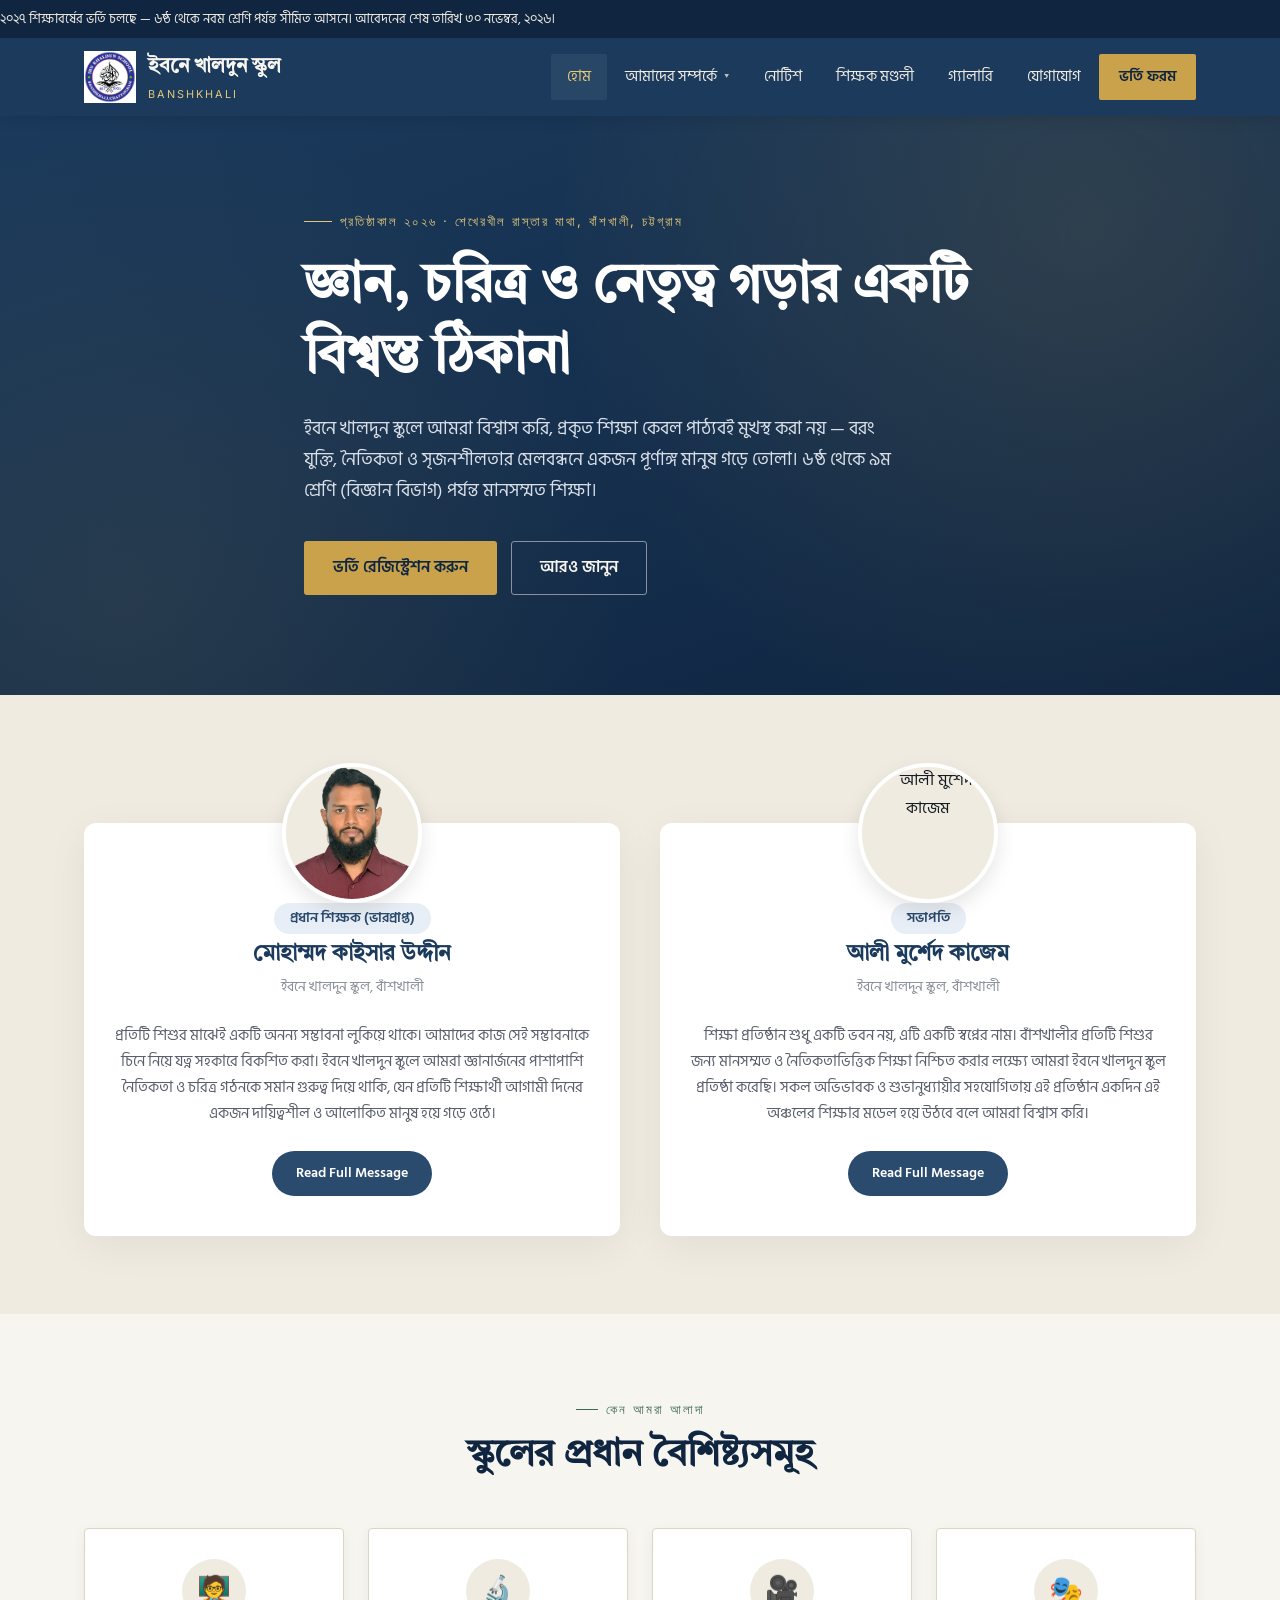
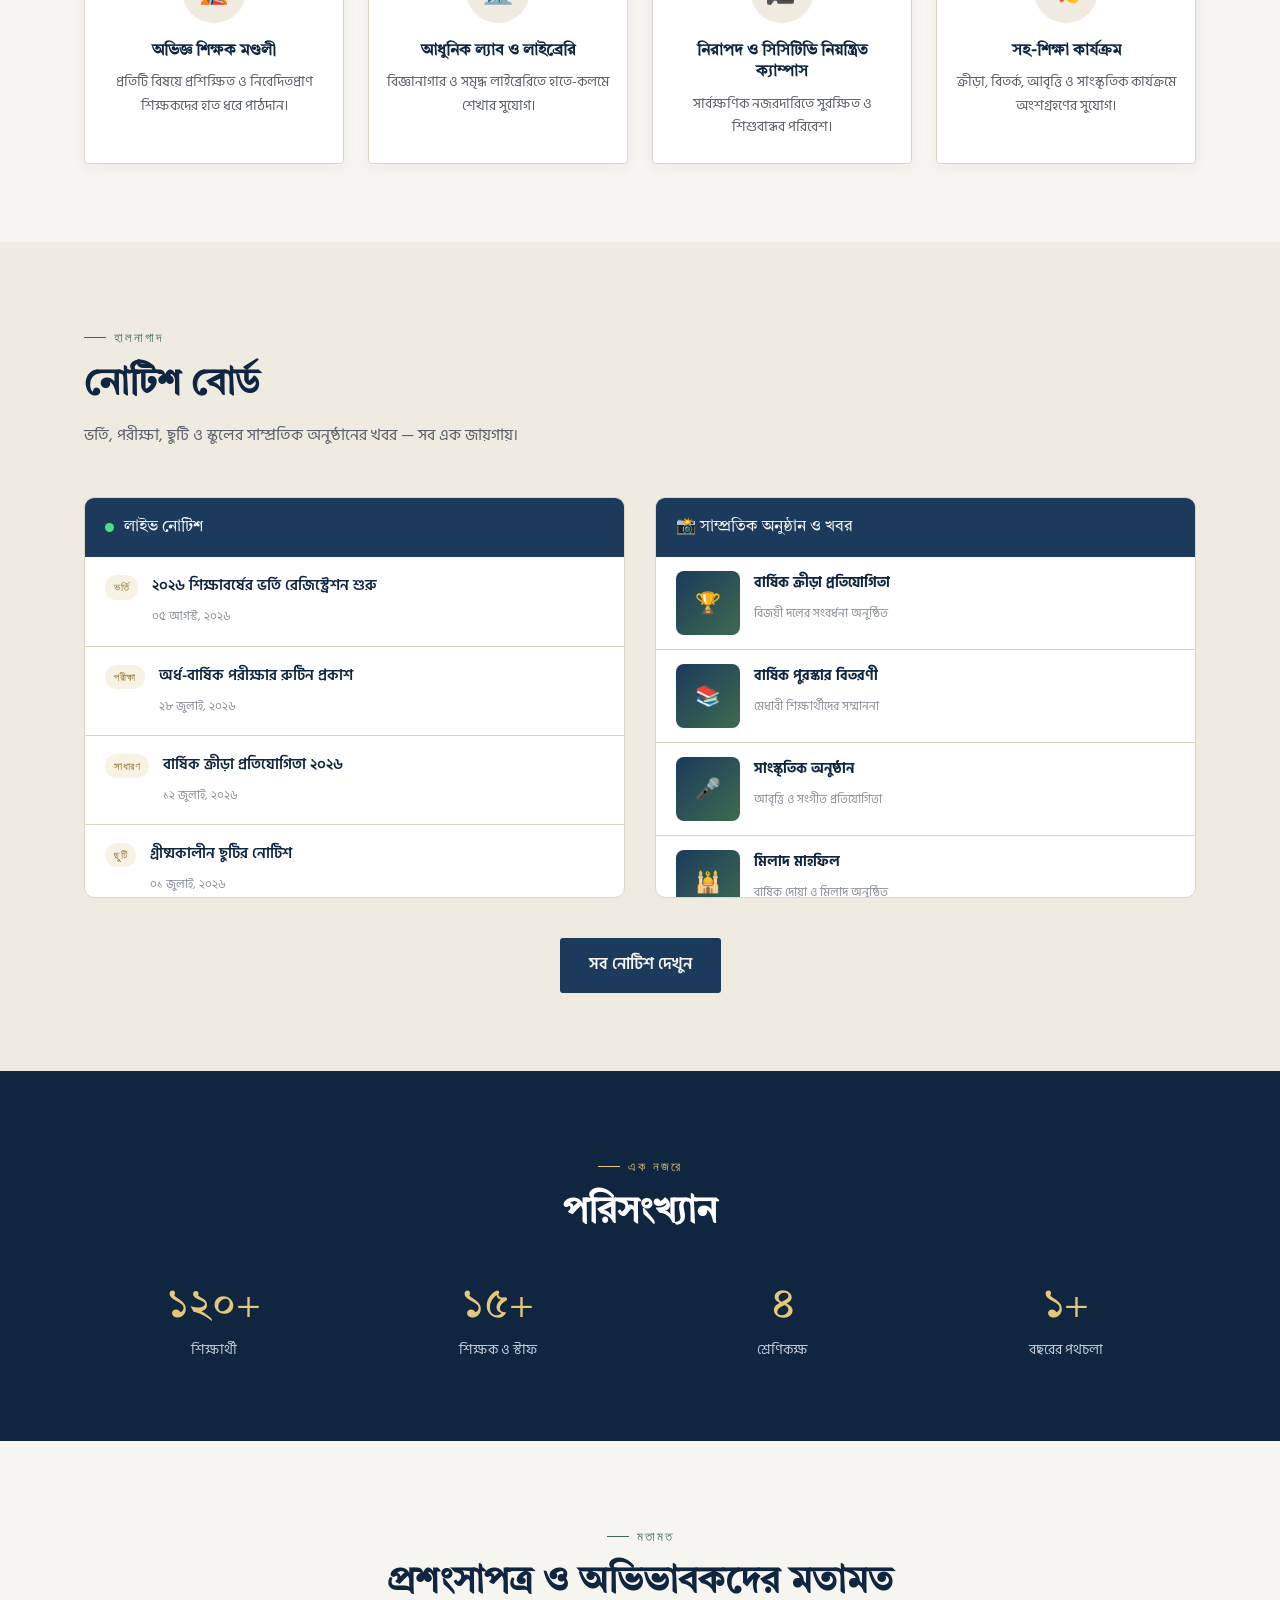
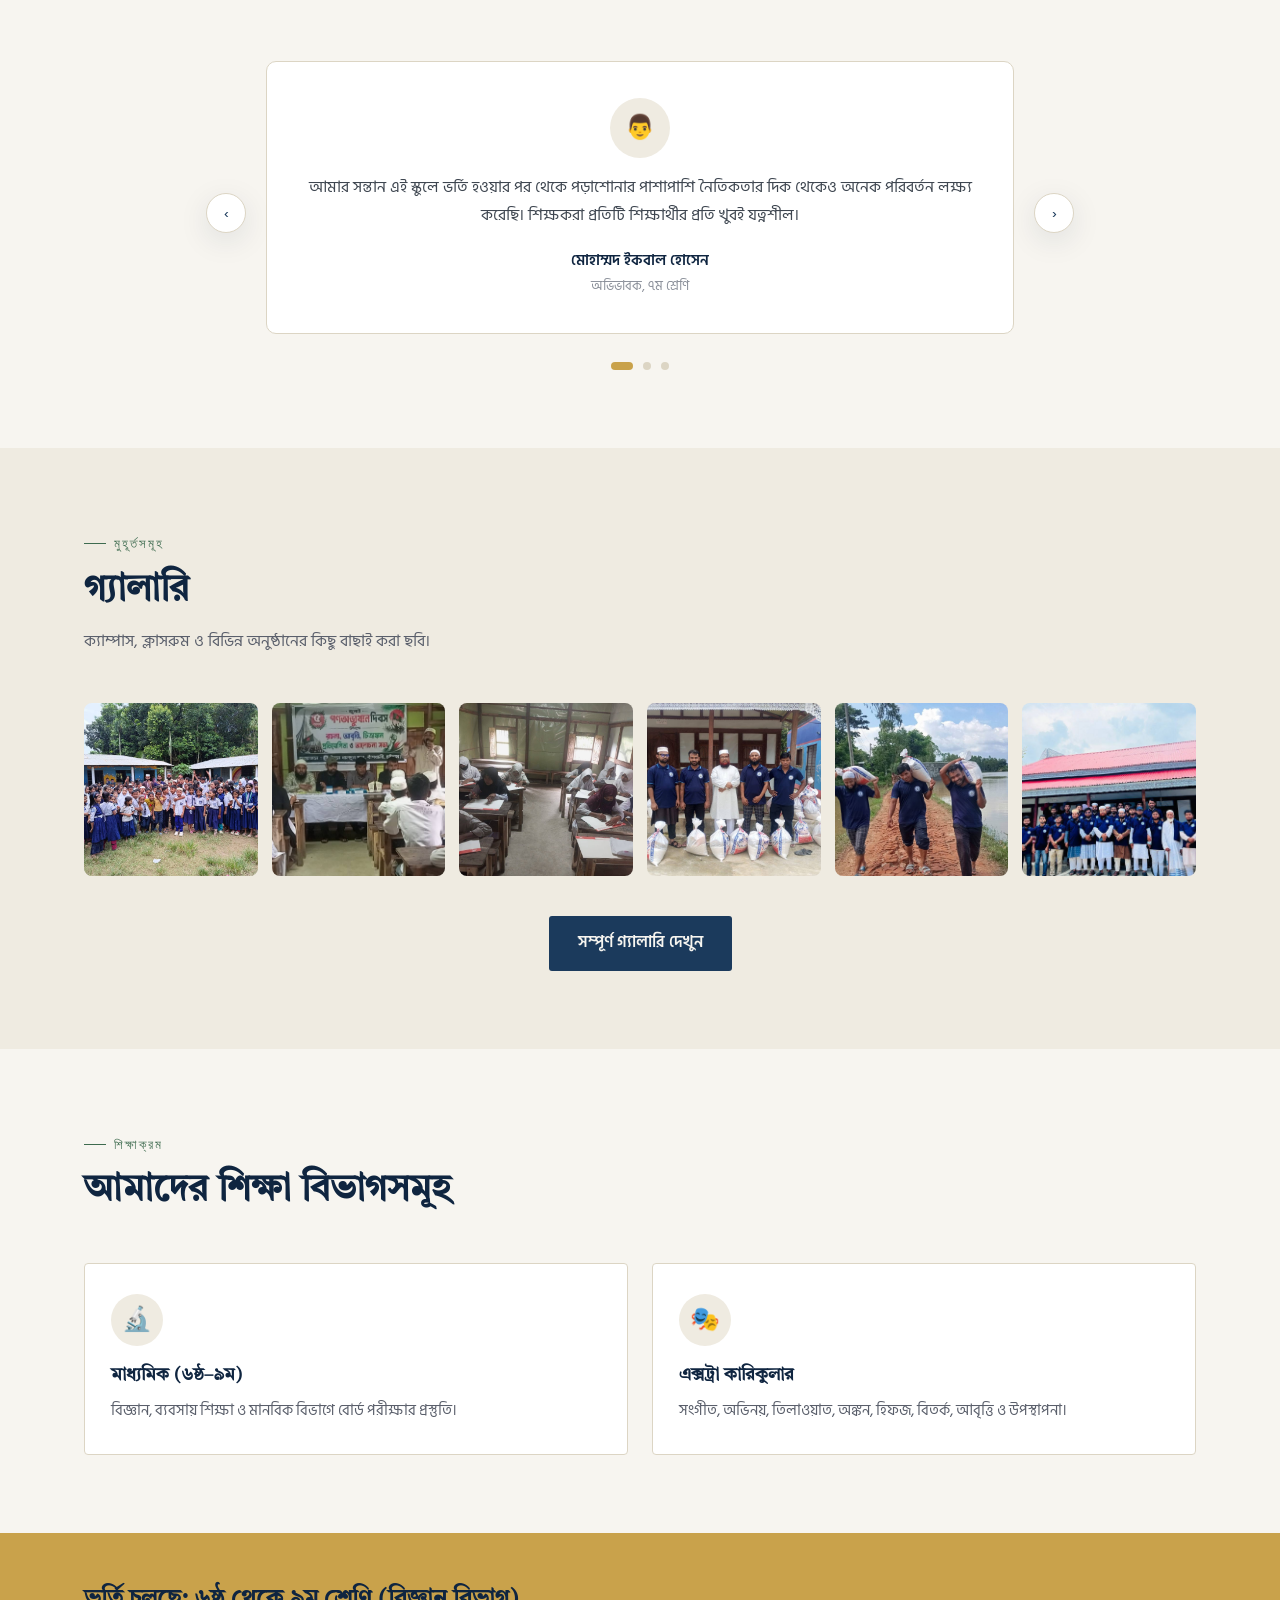
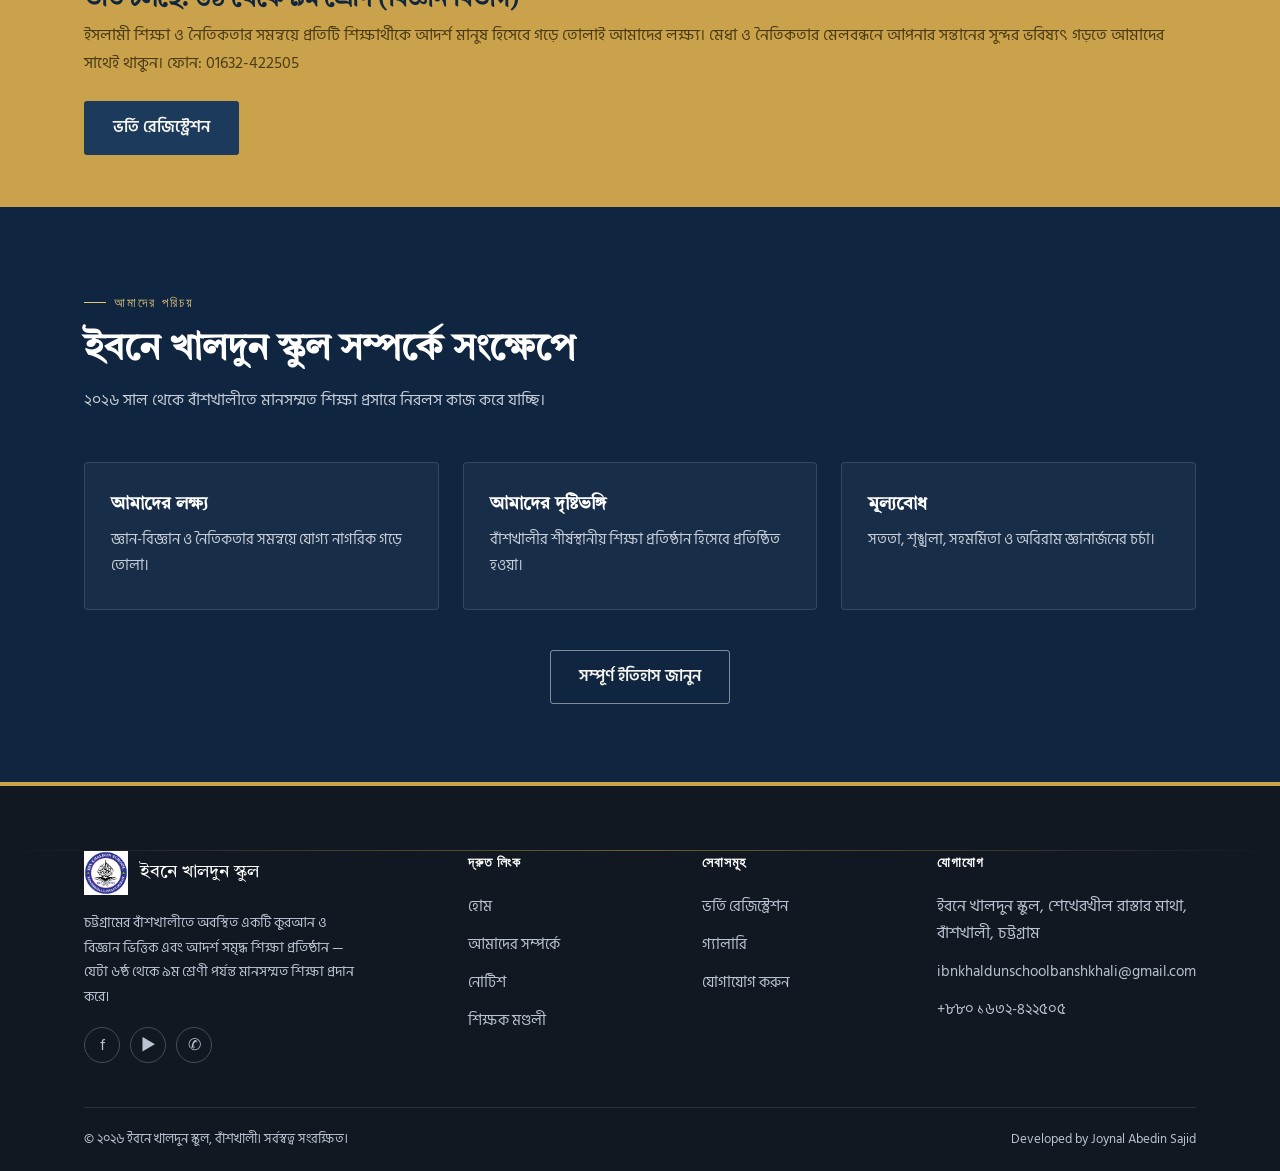
==== commit 7546ed23: "Update school website content and layouts" ====
--- a/index.html
+++ b/index.html
@@ -64,6 +64,11 @@
 
   <!-- HERO -->
   <section class="hero">
+    <div class="hero-videos" aria-hidden="true">
+      <video class="hero-video" autoplay muted loop playsinline preload="metadata">
+        <source src="assets/videos/Ibne khalidun-20260820T155817Z-1-001/Ibne khalidun/v1.mp4" type="video/mp4">
+      </video>
+    </div>
     <div class="container hero-inner">
       <div class="eyebrow">প্রতিষ্ঠাকাল ২০২৬ · শেখেরখীল রাস্তার মাথা, বাঁশখালী, চট্টগ্রাম</div>
       <h1>জ্ঞান, চরিত্র ও নেতৃত্ব গড়ার একটি বিশ্বস্ত ঠিকানা</h1>
@@ -86,21 +91,21 @@
         <!-- Head Teacher -->
         <div class="leader-card-demo">
           <div class="leader-photo-demo">
-            <span>👨‍🏫</span>
+            <img src="assets/img/t1.png" alt="মোহাম্মদ কাইসার উদ্দীন" style="width:100%; height:100%; object-fit:cover; border-radius:50%;">
           </div>
           <div class="name-badge">প্রধান শিক্ষক (ভারপ্রাপ্ত)</div>
-          <h3>মোহাম্মদ কাইসার</h3>
+          <h3>মোহাম্মদ কাইসার উদ্দীন</h3>
           <div class="school-name">ইবনে খালদুন স্কুল, বাঁশখালী</div>
           <p class="leader-quote">প্রতিটি শিশুর মাঝেই একটি অনন্য সম্ভাবনা লুকিয়ে থাকে। আমাদের কাজ সেই সম্ভাবনাকে চিনে
             নিয়ে যত্ন সহকারে বিকশিত করা। ইবনে খালদুন স্কুলে আমরা জ্ঞানার্জনের পাশাপাশি নৈতিকতা ও চরিত্র গঠনকে সমান
             গুরুত্ব দিয়ে থাকি, যেন প্রতিটি শিক্ষার্থী আগামী দিনের একজন দায়িত্বশীল ও আলোকিত মানুষ হয়ে গড়ে ওঠে।</p>
-          <a href="pages/about.html#message" class="btn-readform">Read Full Message</a>
+          <a href="pages/message.html#head-teacher" class="btn-readform">Read Full Message</a>
         </div>
 
         <!-- Chairman -->
         <div class="leader-card-demo">
           <div class="leader-photo-demo">
-            <span>👨‍💼</span>
+            <img src="assets/img/chairman.jfif" alt="আলী মুর্শেদ কাজেম" style="width:100%; height:100%; object-fit:cover; border-radius:50%;">
           </div>
           <div class="name-badge">সভাপতি</div>
           <h3>আলী মুর্শেদ কাজেম</h3>
@@ -109,7 +114,7 @@
             জন্য মানসম্মত ও নৈতিকতাভিত্তিক শিক্ষা নিশ্চিত করার লক্ষ্যে আমরা ইবনে খালদুন স্কুল প্রতিষ্ঠা করেছি। সকল
             অভিভাবক ও শুভানুধ্যায়ীর সহযোগিতায় এই প্রতিষ্ঠান একদিন এই অঞ্চলের শিক্ষার মডেল হয়ে উঠবে বলে আমরা বিশ্বাস
             করি।</p>
-          <a href="pages/about.html#message" class="btn-readform">Read Full Message</a>
+          <a href="pages/message.html#chairman" class="btn-readform">Read Full Message</a>
         </div>
 
       </div>
--- a/assets/style.css
+++ b/assets/style.css
@@ -2008,7 +2008,7 @@
   transform: translateX(-50%);
   width: 140px;
   height: 140px;
-  border-radius: 12px;
+  border-radius: 50%;
   overflow: hidden;
   box-shadow: 0 8px 20px rgba(0, 0, 0, 0.1);
   background: var(--paper-dim);
@@ -2028,6 +2028,133 @@
   justify-content: center;
   width: 100%;
   height: 100%;
+}
+
+/* ---------- Full message page ---------- */
+.message-page .message-section {
+  padding: 82px 0;
+}
+
+.message-page .message-section + .message-section {
+  border-top: 1px solid var(--paper-line);
+}
+
+.message-page .message-card {
+  display: grid;
+  grid-template-columns: minmax(240px, 0.8fr) minmax(0, 1.2fr);
+  gap: 46px;
+  align-items: center;
+  background: var(--white);
+  border: 1px solid var(--paper-line);
+  border-top: 4px solid var(--gold);
+  border-radius: 10px;
+  padding: 38px 42px;
+  box-shadow: 0 16px 36px rgba(15, 35, 60, 0.08);
+}
+
+.message-page .message-card.reverse {
+  grid-template-columns: minmax(0, 1.2fr) minmax(240px, 0.8fr);
+  border-top-color: var(--green);
+}
+
+.message-page .leader-photo-wrap {
+  display: flex;
+  align-items: center;
+  gap: 18px;
+}
+
+.message-page .leader-photo {
+  width: 128px;
+  height: 128px;
+  flex: 0 0 128px;
+  overflow: hidden;
+  border-radius: 50%;
+  border: 5px solid var(--white);
+  outline: 2px solid var(--gold);
+  background: var(--paper-dim);
+  box-shadow: 0 8px 20px rgba(15, 35, 60, 0.16);
+}
+
+.message-page .leader-photo img {
+  width: 100%;
+  height: 100%;
+  object-fit: cover;
+}
+
+.message-page .leader-photo span {
+  display: flex;
+  align-items: center;
+  justify-content: center;
+  width: 100%;
+  height: 100%;
+  font-size: 3rem;
+}
+
+.message-page .leader-role {
+  color: var(--green);
+  font-size: 0.82rem;
+  font-weight: 700;
+  margin-bottom: 5px;
+}
+
+.message-page .leader-name {
+  color: var(--navy-dark);
+  font-family: 'Tiro Bangla', 'Lora', serif;
+  font-size: 1.25rem;
+  font-weight: 700;
+}
+
+.message-page .leader-school {
+  color: #8A8F99;
+  font-size: 0.82rem;
+  margin-top: 5px;
+}
+
+.message-page .leader-quote {
+  position: relative;
+  color: var(--navy-dark);
+  font-family: 'Tiro Bangla', 'Lora', serif;
+  font-size: 1.18rem;
+  line-height: 1.9;
+  padding-left: 24px;
+  margin-bottom: 18px;
+}
+
+.message-page .leader-quote::before {
+  content: "“";
+  position: absolute;
+  left: 0;
+  top: -12px;
+  color: var(--gold);
+  font-family: Georgia, serif;
+  font-size: 3.2rem;
+  line-height: 1;
+}
+
+@media (max-width: 760px) {
+  .message-page .message-section {
+    padding: 58px 0;
+  }
+
+  .message-page .message-card,
+  .message-page .message-card.reverse {
+    display: flex;
+    flex-direction: column;
+    align-items: stretch;
+    gap: 26px;
+    padding: 28px 22px;
+  }
+
+  .message-page .leader-photo-wrap {
+    justify-content: center;
+    text-align: center;
+    flex-direction: column;
+  }
+
+  .message-page .leader-quote {
+    font-size: 1.04rem;
+    line-height: 1.8;
+  }
 }
 
 .leader-card-demo h3 {
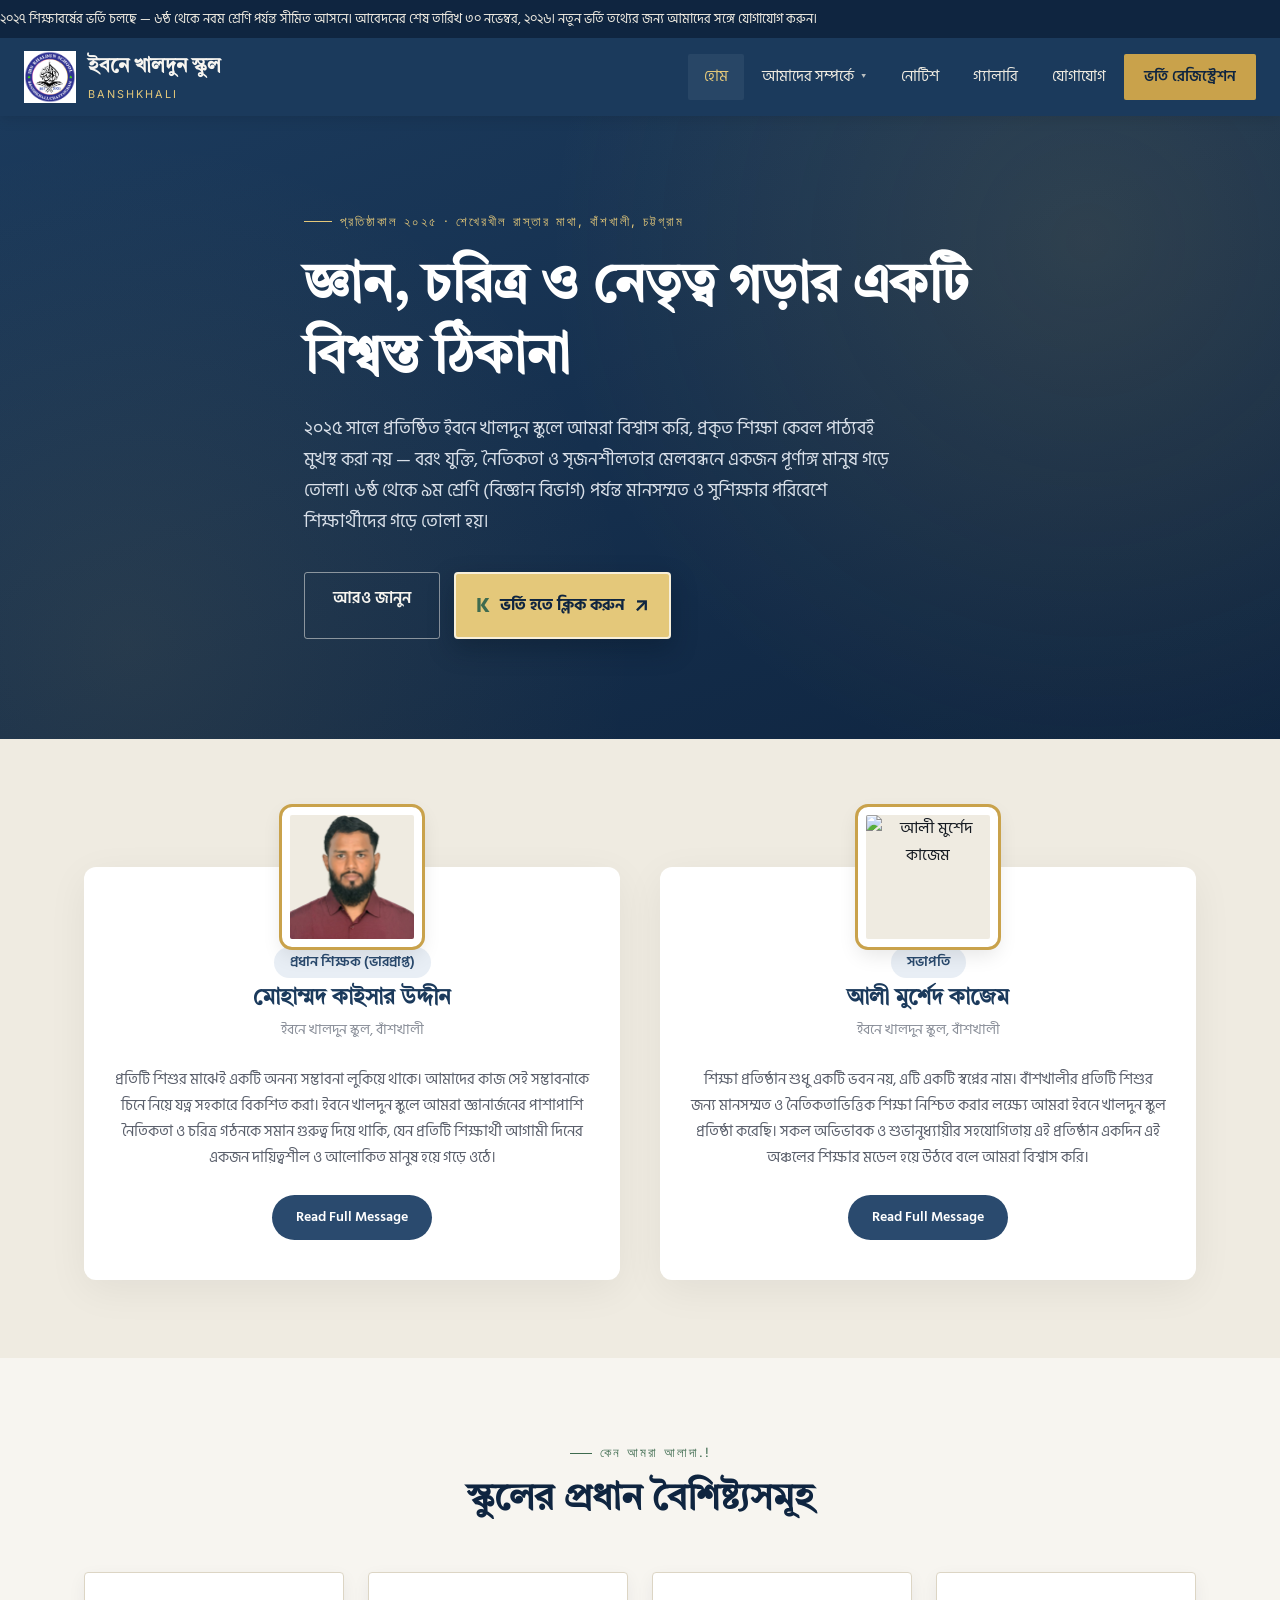
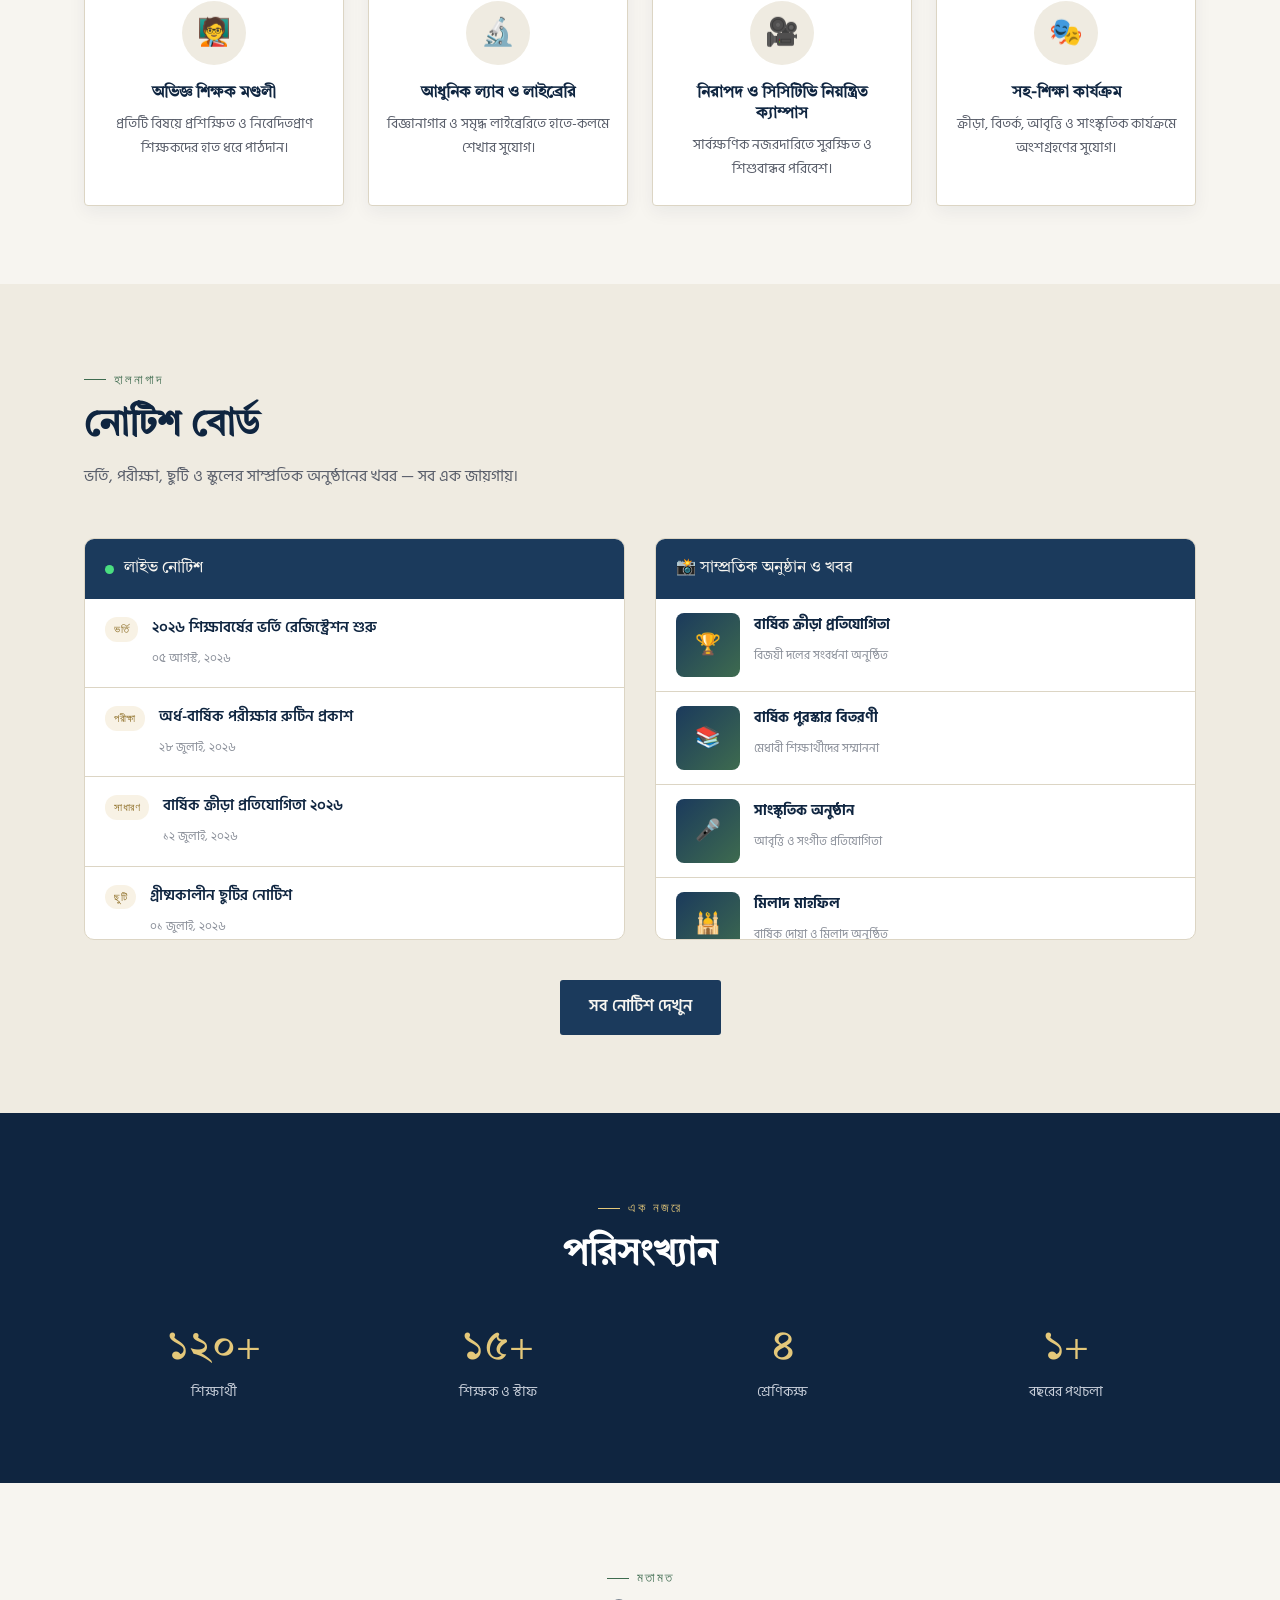
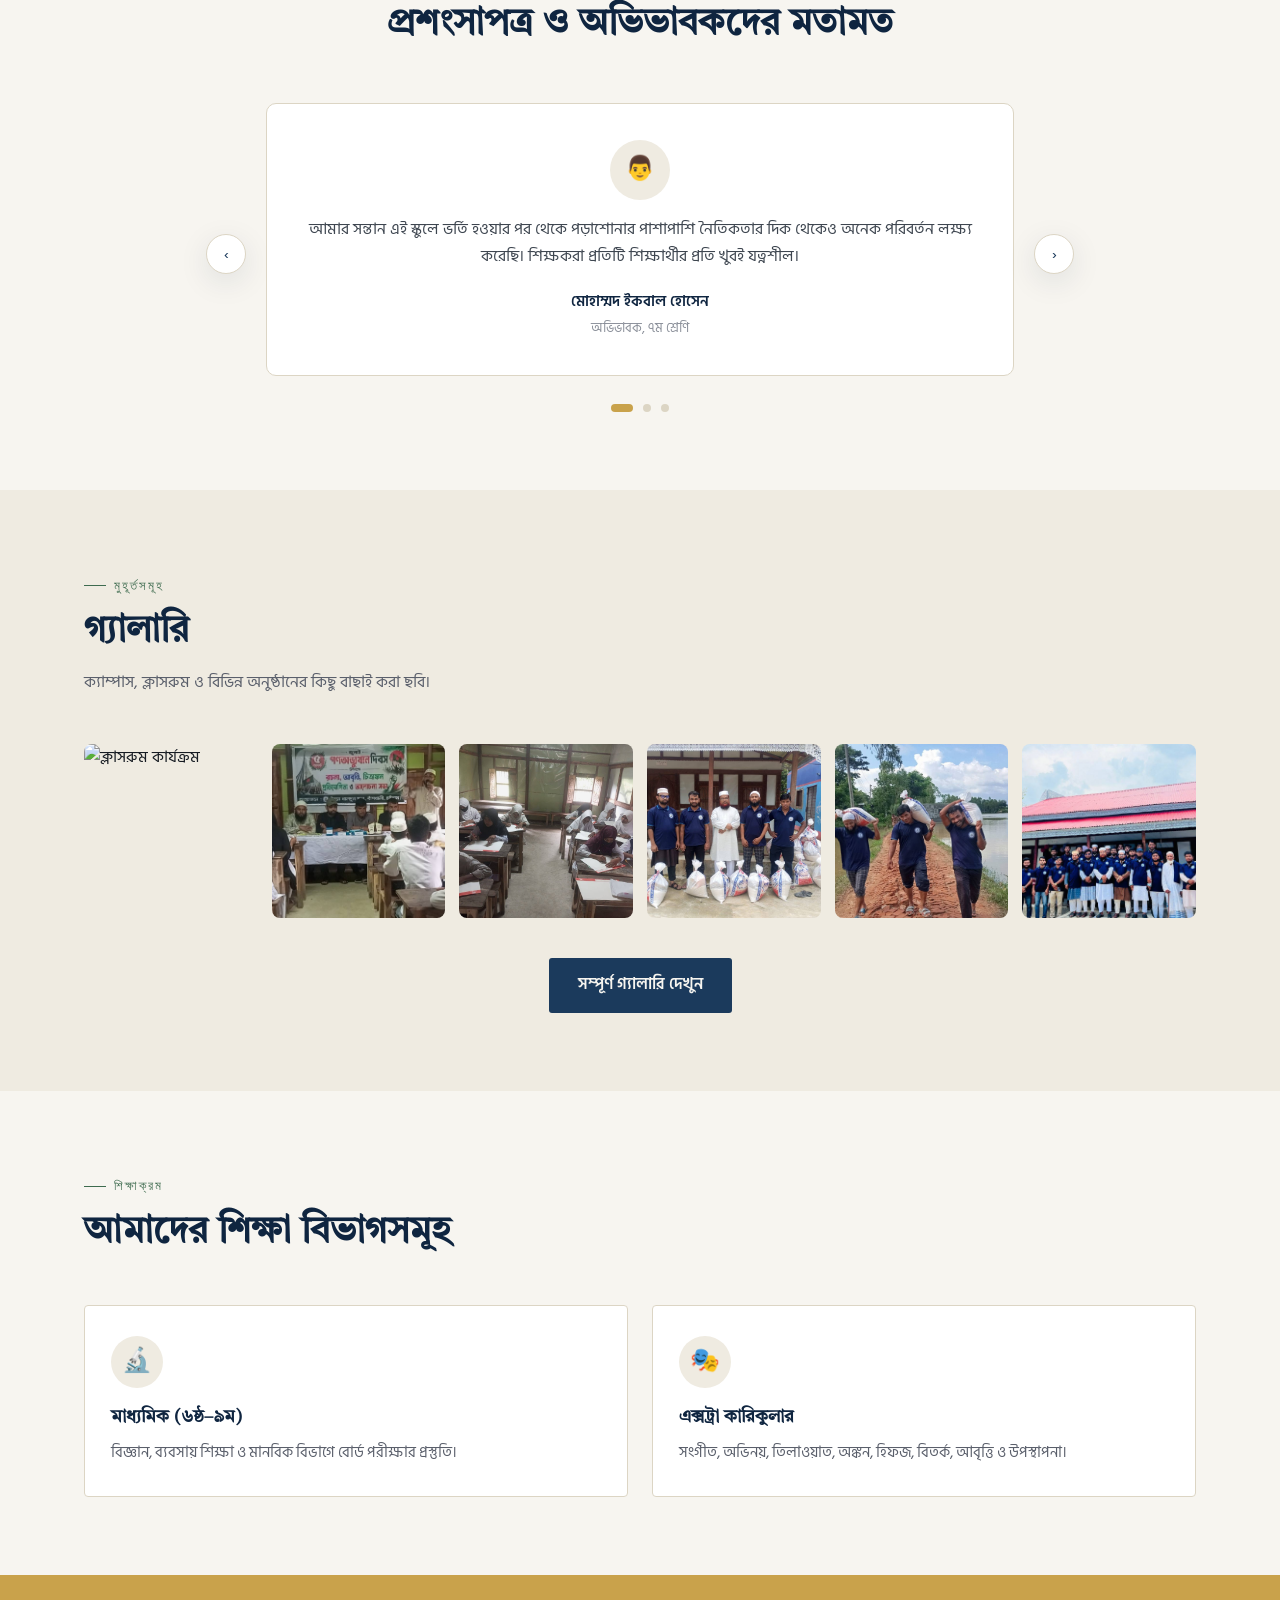
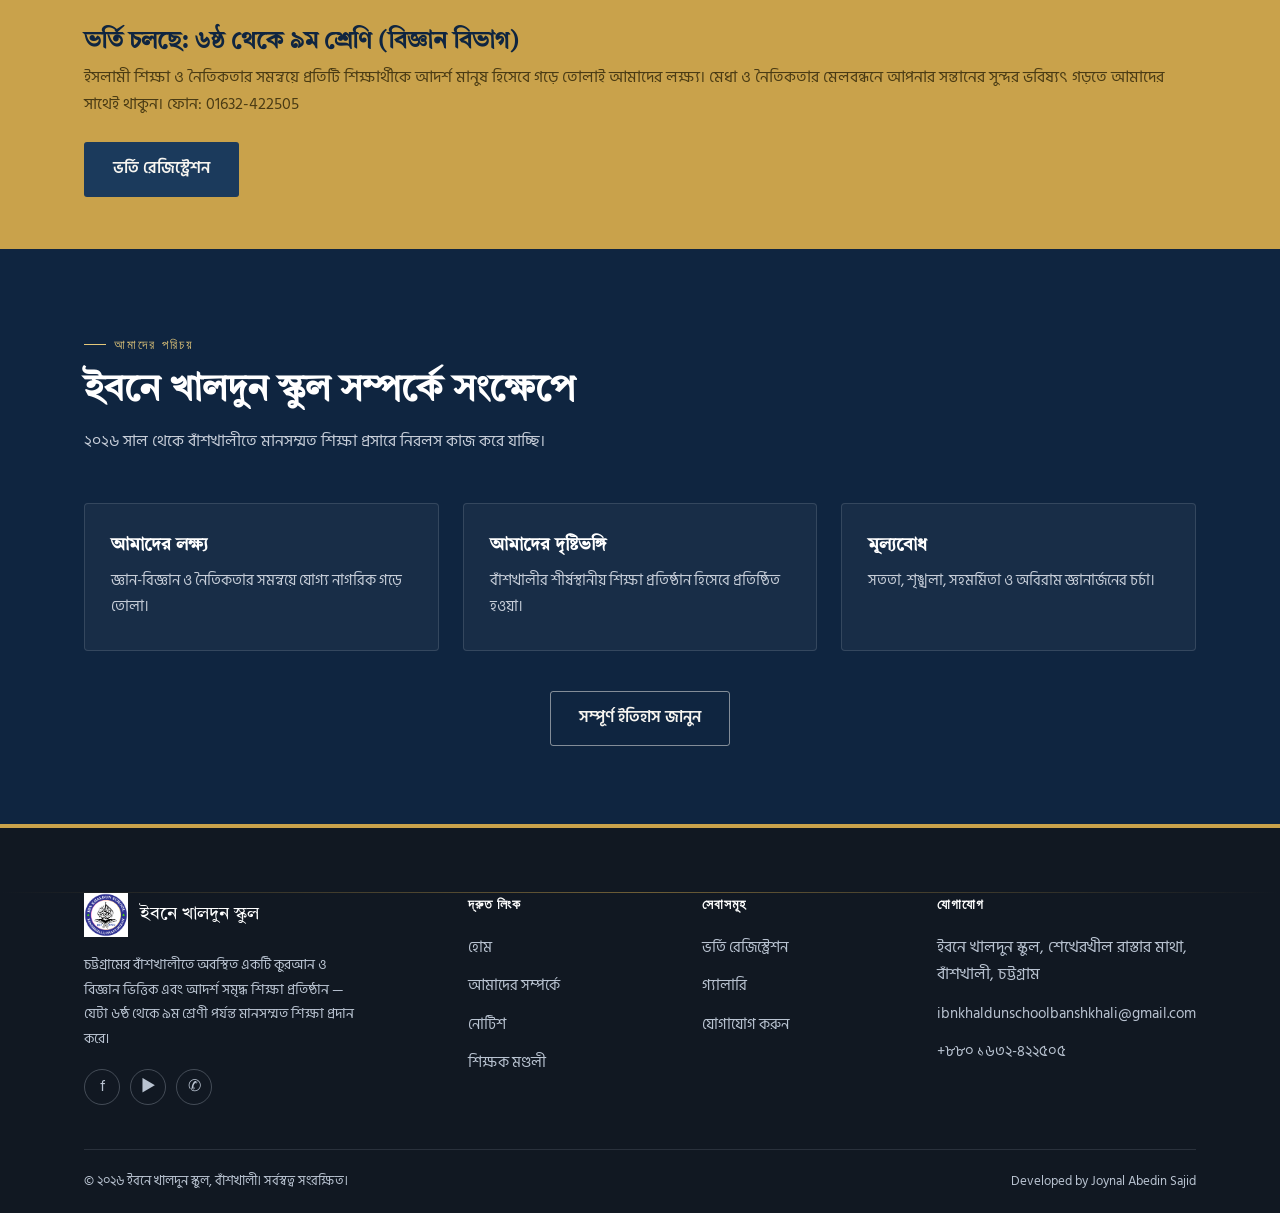
==== commit 5795ab1f: "update file 1" ====
--- a/index.html
+++ b/index.html
@@ -7,7 +7,7 @@
   <meta name="robots" content="noindex, nofollow">
   <title>Ibn Khaldun School, Banshkhali | ইবনে খালদুন স্কুল, বাঁশখালী — হোম</title>
   <meta name="description"
-    content="Ibn Khaldun School, Banshkhali, Chattogram — ইবনে খালদুন স্কুল, বাঁশখালী, চট্টগ্রাম। জ্ঞান, চরিত্র ও নেতৃত্বের সমন্বয়ে গড়ে তোলা একটি আদর্শ শিক্ষা প্রতিষ্ঠান, প্রতিষ্ঠিত ২০০৮।">
+    content="Ibn Khaldun School, Banshkhali, Chattogram — ইবনে খালদুন স্কুল, বাঁশখালী, চট্টগ্রাম। জ্ঞান, চরিত্র ও নেতৃত্বের সমন্বয়ে গড়ে তোলা একটি আদর্শ শিক্ষা প্রতিষ্ঠান, প্রতিষ্ঠিত ২০২৫।">
   <meta name="keywords"
     content="Ibn Khaldun School, Ibn Khaldun School Banshkhali, ইবনে খালদুন স্কুল, বাঁশখালী স্কুল, Chattogram school, বাঁশখালী শিক্ষা প্রতিষ্ঠান">
   <link rel="icon" href="assets/img/logo.png" type="image/png">
@@ -20,7 +20,7 @@
     <div class="marquee">
       <div class="marquee-track">
         <span>২০২৭ শিক্ষাবর্ষের ভর্তি চলছে — ৬ষ্ঠ থেকে নবম শ্রেণি পর্যন্ত সীমিত আসনে। আবেদনের শেষ তারিখ ৩০ নভেম্বর,
-          ২০২৬।</span>
+          ২০২৬। নতুন ভর্তি তথ্যের জন্য আমাদের সঙ্গে যোগাযোগ করুন।</span>
       </div>
     </div>
   </div>
@@ -47,16 +47,15 @@
               <a href="about.html#history"><span class="dd-ic">📖</span> আমাদের পরিচিতি ও ইতিহাস</a>
               <a href="about.html#board"><span class="dd-ic">🏛️</span> স্কুল পরিচালনা পর্ষদ</a>
               <a href="about.html#shareholders"><span class="dd-ic">🤝</span> সম্মানিত বিনিয়োগকারীগণ</a>
-              <a href="about.html#staff-intro"><span class="dd-ic">👩‍🏫</span> শিক্ষক ও স্টাফ পরিচিতি</a>
+              <a href="about.html#staff-intro"><span class="dd-ic">👩‍🏫</span> সম্মানিত শিক্ষক প্যানেল</a>
               <a href="about.html#facilities"><span class="dd-ic">🏫</span> সুযোগ-সুবিধা ও ক্যাম্পাস</a>
               <a href="about.html#cocurricular"><span class="dd-ic">🎭</span> কো-কারিকুলার এক্টিভিটিস</a>
             </div>
           </li>
           <li><a href="pages/notices.html">নোটিশ</a></li>
-          <li><a href="pages/staff.html">শিক্ষক মণ্ডলী</a></li>
           <li><a href="pages/gallery.html">গ্যালারি</a></li>
           <li><a href="pages/contact.html">যোগাযোগ</a></li>
-          <li><a href="pages/admission.html" class="nav-cta">ভর্তি ফরম</a></li>
+          <li><a href="pages/admission.html" class="nav-cta">ভর্তি রেজিস্ট্রেশন</a></li>
         </ul>
       </nav>
     </div>
@@ -66,20 +65,23 @@
   <section class="hero">
     <div class="hero-videos" aria-hidden="true">
       <video class="hero-video" autoplay muted loop playsinline preload="metadata">
-        <source src="assets/videos/Ibne khalidun-20260820T155817Z-1-001/Ibne khalidun/v1.mp4" type="video/mp4">
+        <source src="assets/videos/hero-school.mp4" type="video/mp4">
       </video>
     </div>
     <div class="container hero-inner">
-      <div class="eyebrow">প্রতিষ্ঠাকাল ২০২৬ · শেখেরখীল রাস্তার মাথা, বাঁশখালী, চট্টগ্রাম</div>
+      <div class="eyebrow">প্রতিষ্ঠাকাল ২০২৫ · শেখেরখীল রাস্তার মাথা, বাঁশখালী, চট্টগ্রাম</div>
       <h1>জ্ঞান, চরিত্র ও নেতৃত্ব গড়ার একটি বিশ্বস্ত ঠিকানা</h1>
-      <p class="lead">ইবনে খালদুন স্কুলে আমরা বিশ্বাস করি, প্রকৃত শিক্ষা কেবল পাঠ্যবই মুখস্থ করা নয় — বরং যুক্তি,
+      <p class="lead">২০২৫ সালে প্রতিষ্ঠিত ইবনে খালদুন স্কুলে আমরা বিশ্বাস করি, প্রকৃত শিক্ষা কেবল পাঠ্যবই মুখস্থ করা নয় — বরং যুক্তি,
         নৈতিকতা ও সৃজনশীলতার মেলবন্ধনে একজন পূর্ণাঙ্গ মানুষ গড়ে তোলা। ৬ষ্ঠ থেকে ৯ম শ্রেণি (বিজ্ঞান বিভাগ) পর্যন্ত
-        মানসম্মত শিক্ষা।</p>
+        মানসম্মত ও সুশিক্ষার পরিবেশে শিক্ষার্থীদের গড়ে তোলা হয়।</p>
       <div class="hero-ctas">
-        <a href="pages/admission.html" class="btn btn-primary">ভর্তি রেজিস্ট্রেশন করুন</a>
         <a href="pages/about.html" class="btn btn-outline">আরও জানুন</a>
-      </div>
-
+        <a href="pages/admission.html" class="hero-admission-cta">
+          <span class="hero-admission-icon" aria-hidden="true">K</span>
+          <span>ভর্তি হতে ক্লিক করুন</span>
+          <span class="hero-admission-arrow" aria-hidden="true">↗</span>
+        </a>
+      </div>
     </div>
   </section>
 
@@ -125,7 +127,7 @@
   <section>
     <div class="container">
       <div class="section-head reveal center" style="margin-left:auto; margin-right:auto; text-align:center;">
-        <div class="kicker" style="justify-content:center;">কেন আমরা আলাদা</div>
+        <div class="kicker" style="justify-content:center;">কেন আমরা আলাদা.!</div>
         <h2>স্কুলের প্রধান বৈশিষ্ট্যসমূহ</h2>
       </div>
       <div class="feature-row reveal">
--- a/assets/style.css
+++ b/assets/style.css
@@ -168,9 +168,6 @@
   display: flex;
   align-items: center;
   justify-content: space-between;
-  width: 100%;
-  max-width: var(--max-w);
-  margin: 0 auto;
   padding: 12px 24px;
 }
 
@@ -179,13 +176,11 @@
   align-items: center;
   gap: 12px;
   color: var(--paper);
-  min-width: 0;
 }
 
 .brand img {
   width: 52px;
   height: 52px;
-  flex: 0 0 52px;
 }
 
 .brand .brand-text .bn {
@@ -193,7 +188,6 @@
   font-size: 1.28rem;
   font-weight: 600;
   color: var(--paper);
-  white-space: nowrap;
 }
 
 .brand .brand-text .en {
@@ -236,6 +230,11 @@
 .nav-cta:hover {
   background: var(--gold-light);
   color: var(--navy-dark) !important;
+}
+
+.nav-cta:disabled {
+  cursor: default;
+  opacity: 1;
 }
 
 .hamburger {
@@ -258,33 +257,35 @@
 }
 
 @media (max-width: 940px) {
-  .nav-wrap {
-    padding: 10px 16px;
-  }
-
   .hamburger {
     display: flex;
-    flex: 0 0 40px;
-    margin-left: 12px;
+    position: relative;
+    z-index: 121;
   }
 
   nav.main-nav {
-    position: absolute;
-    top: 100%;
-    left: 0;
-    right: 0;
+    position: fixed;
+    inset: 0 auto 0 0;
+    width: min(86vw, 320px);
+    max-height: 100dvh;
     background: var(--navy);
-    display: none;
-    box-shadow: 0 10px 20px rgba(0, 0, 0, 0.18);
+    display: block;
+    overflow-y: auto;
+    overscroll-behavior: contain;
+    transform: translateX(-105%);
+    transition: transform .3s ease;
+    box-shadow: 12px 0 28px rgba(0, 0, 0, 0.24);
+    z-index: 120;
   }
 
   nav.main-nav.open {
-    display: block;
+    transform: translateX(0);
   }
 
   nav.main-nav ul {
     flex-direction: column;
-    padding: 8px 24px 18px;
+    align-items: stretch;
+    padding: 88px 24px 24px;
   }
 
   nav.main-nav a {
@@ -301,27 +302,6 @@
   .topbar .container {
     justify-content: center;
     text-align: center;
-  }
-}
-
-@media (max-width:560px) {
-  .brand {
-    gap: 9px;
-  }
-
-  .brand img {
-    width: 46px;
-    height: 46px;
-    flex-basis: 46px;
-  }
-
-  .brand .brand-text .bn {
-    font-size: 1.08rem;
-  }
-
-  .brand .brand-text .en {
-    font-size: 0.6rem;
-    letter-spacing: 1.6px;
   }
 }
 
@@ -352,11 +332,11 @@
 }
 
 .hero-video {
-  flex: 1 1 100%;
-  width: 100%;
+  flex: 1;
+  width: 33.33%;
   height: 100%;
   object-fit: cover;
-  opacity: 0.18;
+  opacity: 0.12;
 }
 
 .hero .pattern {
@@ -414,6 +394,60 @@
   flex-wrap: wrap;
 }
 
+.hero-admission-cta {
+  z-index: 3;
+  display: inline-flex;
+  align-items: center;
+  gap: 10px;
+  padding: 14px 20px;
+  color: var(--navy-dark);
+  background: var(--gold-light);
+  border: 2px solid rgba(255, 255, 255, 0.72);
+  border-radius: 4px;
+  box-shadow: 0 10px 24px rgba(6, 20, 36, 0.34);
+  font-size: 1rem;
+  font-weight: 700;
+  animation: admission-pulse 2.4s ease-in-out infinite;
+  transition: transform .2s ease, background .2s ease, box-shadow .2s ease;
+}
+
+.hero-admission-cta:hover {
+  color: var(--navy-dark);
+  background: var(--white);
+  transform: translateY(-4px) scale(1.02);
+  box-shadow: 0 14px 30px rgba(6, 20, 36, 0.42);
+  animation-play-state: paused;
+}
+
+.hero-admission-icon {
+  color: var(--green);
+  font-size: 1.3rem;
+}
+
+.hero-admission-arrow {
+  font-size: 1.25rem;
+  transition: transform .2s ease;
+}
+
+.hero-admission-cta:hover .hero-admission-arrow {
+  transform: translate(3px, -3px);
+}
+
+@keyframes admission-pulse {
+  0%, 100% { box-shadow: 0 10px 24px rgba(6, 20, 36, 0.34), 0 0 0 0 rgba(228, 200, 122, 0.45); }
+  50% { box-shadow: 0 12px 26px rgba(6, 20, 36, 0.38), 0 0 0 10px rgba(228, 200, 122, 0); }
+}
+
+@media (max-width: 640px) {
+  .hero {
+    padding-bottom: 124px;
+  }
+
+  .hero-admission-cta {
+    justify-content: center;
+  }
+}
+
 .btn {
   display: inline-block;
   padding: 13px 28px;
@@ -633,14 +667,8 @@
 /* ---------- Shareholders ---------- */
 .shareholder-grid {
   display: grid;
-  grid-template-columns: repeat(3, 1fr);
+  grid-template-columns: repeat(4, 1fr);
   gap: 22px;
-}
-
-@media (max-width:1100px) {
-  .shareholder-grid {
-    grid-template-columns: repeat(2, 1fr);
-  }
 }
 
 @media (max-width:940px) {
@@ -686,8 +714,77 @@
   transition: transform .4s ease;
 }
 
+.sh-society-logo {
+  background: #101719;
+  padding: 12px;
+}
+
+.sh-society-logo img {
+  object-fit: contain;
+  object-position: center;
+  border-radius: 8px;
+}
+
 .sh-card:hover .sh-photo img {
   transform: scale(1.08);
+}
+
+.sh-card:hover .sh-society-logo img {
+  transform: scale(1.04);
+}
+
+.staff-pagination {
+  display: flex;
+  justify-content: flex-end;
+  align-items: center;
+  gap: 8px;
+  margin-top: 24px;
+  min-height: 42px;
+}
+
+.staff-pagination button {
+  min-width: 38px;
+  height: 38px;
+  padding: 0 12px;
+  border: 1px solid var(--paper-line);
+  border-radius: 8px;
+  background: var(--white);
+  color: var(--navy);
+  font-family: 'Hind Siliguri', sans-serif;
+  font-size: 0.9rem;
+  font-weight: 600;
+  cursor: pointer;
+  transition: background .2s ease, color .2s ease, border-color .2s ease, transform .2s ease;
+}
+
+.staff-pagination button:hover:not(:disabled) {
+  background: var(--gold-light);
+  border-color: var(--gold);
+  transform: translateY(-2px);
+}
+
+.staff-pagination button.active {
+  background: var(--navy);
+  border-color: var(--navy);
+  color: var(--paper);
+}
+
+.staff-pagination button:disabled {
+  opacity: 0.45;
+  cursor: not-allowed;
+}
+
+.board-home-action {
+  display: flex;
+  justify-content: center;
+  margin-top: 28px;
+}
+
+@media (max-width: 640px) {
+  .staff-pagination {
+    justify-content: center;
+    flex-wrap: wrap;
+  }
 }
 
 .sh-photo .sh-avatar {
@@ -750,58 +847,6 @@
   background: var(--gold);
   color: var(--navy-dark);
   border-color: var(--gold);
-}
-
-/* ---------- Shareholder pagination ---------- */
-.staff-pagination {
-  display: flex;
-  justify-content: flex-end;
-  align-items: center;
-  gap: 8px;
-  margin-top: 26px;
-}
-
-.staff-pagination button {
-  min-height: 40px;
-  padding: 8px 14px;
-  border: 1px solid rgba(201, 162, 75, 0.45);
-  border-radius: 6px;
-  background: var(--white);
-  color: var(--navy);
-  font: inherit;
-  font-weight: 600;
-  cursor: pointer;
-  transition: color .2s ease, background .2s ease, border-color .2s ease, transform .2s ease, box-shadow .2s ease;
-}
-
-.staff-pagination button:hover:not(:disabled) {
-  color: var(--white);
-  background: var(--navy-mid);
-  border-color: var(--navy-mid);
-  transform: translateY(-2px);
-  box-shadow: 0 6px 14px rgba(15, 35, 60, 0.18);
-}
-
-.staff-pagination button.active {
-  color: var(--navy-dark);
-  background: var(--gold);
-  border-color: var(--gold);
-  box-shadow: 0 5px 12px rgba(201, 162, 75, 0.25);
-}
-
-.staff-pagination button:disabled {
-  opacity: .45;
-  cursor: not-allowed;
-}
-
-.staff-pagination.is-mobile-hidden {
-  display: none;
-}
-
-@media (max-width:640px) {
-  .staff-pagination {
-    display: none;
-  }
 }
 
 /* ---------- Notice list ---------- */
@@ -959,6 +1004,13 @@
   position: relative;
 }
 
+.staff-photo img {
+  width: 100%;
+  height: 100%;
+  object-fit: cover;
+  display: block;
+}
+
 .staff-photo::after {
   content: "";
   position: absolute;
@@ -1077,11 +1129,6 @@
   border-radius: 6px;
   padding: 40px;
   box-shadow: var(--shadow);
-  min-width: 0;
-}
-
-.admission-layout > * {
-  min-width: 0;
 }
 
 .form-row {
@@ -1092,15 +1139,6 @@
 }
 
 @media (max-width:640px) {
-  .admission-layout {
-    grid-template-columns: 1fr !important;
-    gap: 24px !important;
-  }
-
-  .form-card {
-    padding: 24px 18px;
-  }
-
   .form-row {
     grid-template-columns: 1fr;
   }
@@ -1355,6 +1393,32 @@
   color: var(--gold-light);
 }
 
+.visitor-counter {
+  display: inline-flex;
+  align-items: center;
+  gap: 6px;
+  background: rgba(255, 255, 255, 0.06);
+  border: 1px solid rgba(255, 255, 255, 0.12);
+  border-radius: 20px;
+  padding: 4px 14px;
+  font-size: 0.8rem;
+  color: #B9C3D1;
+  font-family: 'Inter', sans-serif;
+}
+
+.visitor-counter .vc-dot {
+  width: 6px;
+  height: 6px;
+  border-radius: 50%;
+  background: #4ADE80;
+  box-shadow: 0 0 6px rgba(74, 222, 128, 0.5);
+}
+
+.visitor-counter .vc-num {
+  color: var(--gold-light);
+  font-weight: 600;
+}
+
 /* ---------- Page header (inner pages) ---------- */
 .page-head {
   background: linear-gradient(160deg, var(--navy) 0%, var(--navy-dark) 100%);
@@ -1362,9 +1426,19 @@
   padding: 56px 0 46px;
   position: relative;
   overflow: hidden;
+  background-size: cover;
+  background-position: center;
 }
 
 .page-head::before {
+  content: "";
+  position: absolute;
+  inset: 0;
+  background: linear-gradient(160deg, rgba(15,37,64,0.28) 0%, rgba(27,58,92,0.18) 100%);
+  z-index: 0;
+}
+
+.page-head::after {
   content: "";
   position: absolute;
   right: -40px;
@@ -1372,6 +1446,12 @@
   width: 280px;
   height: 280px;
   background-image: radial-gradient(circle, rgba(201, 162, 75, 0.16), transparent 65%);
+  z-index: 1;
+}
+
+.page-head > .container {
+  position: relative;
+  z-index: 2;
 }
 
 .page-head .breadcrumb {
@@ -1398,6 +1478,12 @@
 /* ---------- Utility ---------- */
 .center {
   text-align: center;
+}
+
+.page-home-cta {
+  display: flex;
+  justify-content: center;
+  padding: 34px 20px 44px;
 }
 
 .mt-24 {
@@ -1559,6 +1645,9 @@
   top: 100%;
   left: 0;
   min-width: 300px;
+  max-height: calc(100vh - var(--topbar-h, 36px) - 100px);
+  overflow-y: auto;
+  overscroll-behavior: contain;
   background: var(--navy-dark);
   border: 1px solid rgba(255, 255, 255, 0.08);
   border-radius: 6px;
@@ -2008,17 +2097,19 @@
   transform: translateX(-50%);
   width: 140px;
   height: 140px;
-  border-radius: 50%;
+  border-radius: 10px;
   overflow: hidden;
   box-shadow: 0 8px 20px rgba(0, 0, 0, 0.1);
   background: var(--paper-dim);
-  border: 4px solid var(--white);
+  border: 8px solid var(--white);
+  outline: 3px solid var(--gold);
 }
 
 .leader-card-demo .leader-photo-demo img {
   width: 100%;
   height: 100%;
   object-fit: cover;
+  border-radius: 0 !important;
 }
 
 .leader-card-demo .leader-photo-demo span {
@@ -2028,133 +2119,6 @@
   justify-content: center;
   width: 100%;
   height: 100%;
-}
-
-/* ---------- Full message page ---------- */
-.message-page .message-section {
-  padding: 82px 0;
-}
-
-.message-page .message-section + .message-section {
-  border-top: 1px solid var(--paper-line);
-}
-
-.message-page .message-card {
-  display: grid;
-  grid-template-columns: minmax(240px, 0.8fr) minmax(0, 1.2fr);
-  gap: 46px;
-  align-items: center;
-  background: var(--white);
-  border: 1px solid var(--paper-line);
-  border-top: 4px solid var(--gold);
-  border-radius: 10px;
-  padding: 38px 42px;
-  box-shadow: 0 16px 36px rgba(15, 35, 60, 0.08);
-}
-
-.message-page .message-card.reverse {
-  grid-template-columns: minmax(0, 1.2fr) minmax(240px, 0.8fr);
-  border-top-color: var(--green);
-}
-
-.message-page .leader-photo-wrap {
-  display: flex;
-  align-items: center;
-  gap: 18px;
-}
-
-.message-page .leader-photo {
-  width: 128px;
-  height: 128px;
-  flex: 0 0 128px;
-  overflow: hidden;
-  border-radius: 50%;
-  border: 5px solid var(--white);
-  outline: 2px solid var(--gold);
-  background: var(--paper-dim);
-  box-shadow: 0 8px 20px rgba(15, 35, 60, 0.16);
-}
-
-.message-page .leader-photo img {
-  width: 100%;
-  height: 100%;
-  object-fit: cover;
-}
-
-.message-page .leader-photo span {
-  display: flex;
-  align-items: center;
-  justify-content: center;
-  width: 100%;
-  height: 100%;
-  font-size: 3rem;
-}
-
-.message-page .leader-role {
-  color: var(--green);
-  font-size: 0.82rem;
-  font-weight: 700;
-  margin-bottom: 5px;
-}
-
-.message-page .leader-name {
-  color: var(--navy-dark);
-  font-family: 'Tiro Bangla', 'Lora', serif;
-  font-size: 1.25rem;
-  font-weight: 700;
-}
-
-.message-page .leader-school {
-  color: #8A8F99;
-  font-size: 0.82rem;
-  margin-top: 5px;
-}
-
-.message-page .leader-quote {
-  position: relative;
-  color: var(--navy-dark);
-  font-family: 'Tiro Bangla', 'Lora', serif;
-  font-size: 1.18rem;
-  line-height: 1.9;
-  padding-left: 24px;
-  margin-bottom: 18px;
-}
-
-.message-page .leader-quote::before {
-  content: "“";
-  position: absolute;
-  left: 0;
-  top: -12px;
-  color: var(--gold);
-  font-family: Georgia, serif;
-  font-size: 3.2rem;
-  line-height: 1;
-}
-
-@media (max-width: 760px) {
-  .message-page .message-section {
-    padding: 58px 0;
-  }
-
-  .message-page .message-card,
-  .message-page .message-card.reverse {
-    display: flex;
-    flex-direction: column;
-    align-items: stretch;
-    gap: 26px;
-    padding: 28px 22px;
-  }
-
-  .message-page .leader-photo-wrap {
-    justify-content: center;
-    text-align: center;
-    flex-direction: column;
-  }
-
-  .message-page .leader-quote {
-    font-size: 1.04rem;
-    line-height: 1.8;
-  }
 }
 
 .leader-card-demo h3 {
@@ -2226,20 +2190,19 @@
 }
 
 .feature-item {
-  text-align: center;
-  min-height: 220px;
-  padding: 30px 18px 24px;
   background: var(--white);
   border: 1px solid var(--paper-line);
   border-radius: var(--radius);
-  box-shadow: 0 4px 14px rgba(15, 35, 60, 0.05);
-  transition: transform .25s ease, box-shadow .25s ease, border-color .25s ease;
+  text-align: center;
+  padding: 28px 18px 24px;
+  box-shadow: 0 6px 18px rgba(15, 37, 64, 0.06);
+  transition: transform .3s ease, box-shadow .3s ease, border-color .3s ease;
 }
 
 .feature-item:hover {
-  transform: translateY(-6px);
-  border-color: rgba(201, 162, 75, 0.65);
-  box-shadow: 0 12px 26px rgba(15, 35, 60, 0.14);
+  transform: translateY(-8px);
+  border-color: var(--gold);
+  box-shadow: 0 16px 30px rgba(15, 37, 64, 0.14);
 }
 
 .feature-item .fi-icon {
@@ -2701,4 +2664,434 @@
 .topbar,
 header.site-header {
   width: 100%;
-}+}
+
+/* ---------- Login button & modal ---------- */
+button.nav-cta {
+  border: none;
+  cursor: pointer;
+  font-family: inherit;
+  display: inline-block;
+}
+
+.login-modal-overlay {
+  display: none;
+  position: fixed;
+  inset: 0;
+  background: rgba(15, 37, 64, 0.6);
+  z-index: 1000;
+  align-items: center;
+  justify-content: center;
+  padding: 20px;
+}
+
+.login-modal-overlay.open {
+  display: flex;
+}
+
+.login-modal {
+  position: relative;
+  background: var(--white);
+  width: 100%;
+  max-width: 400px;
+  border-radius: 6px;
+  padding: 40px;
+  box-shadow: var(--shadow);
+}
+
+.login-modal h3 {
+  margin: 0 0 20px;
+  text-align: center;
+  color: var(--navy-dark);
+}
+
+.login-tabs {
+  display: flex;
+  gap: 4px;
+  background: var(--paper);
+  border: 1px solid var(--paper-line);
+  border-radius: 6px;
+  padding: 4px;
+  margin-bottom: 22px;
+}
+
+.login-tab {
+  flex: 1;
+  border: none;
+  background: transparent;
+  padding: 9px 8px;
+  font-family: inherit;
+  font-size: 0.84rem;
+  font-weight: 600;
+  color: var(--navy);
+  border-radius: 4px;
+  cursor: pointer;
+  transition: background .2s, color .2s;
+}
+
+.login-tab.active {
+  background: var(--navy);
+  color: var(--white);
+}
+
+.login-panel {
+  display: none;
+}
+
+.login-panel.active {
+  display: block;
+}
+
+.login-modal-close {
+  position: absolute;
+  top: 12px;
+  right: 16px;
+  background: none;
+  border: none;
+  font-size: 1.6rem;
+  line-height: 1;
+  cursor: pointer;
+  color: var(--navy);
+  opacity: .7;
+}
+
+.login-modal-close:hover {
+  opacity: 1;
+}
+
+.login-form .btn {
+  width: 100%;
+  text-align: center;
+  border: none;
+  cursor: pointer;
+  margin-top: 6px;
+}
+
+/* ---------- Dashboards (student & admin) ---------- */
+.dash-shell {
+  background: var(--paper);
+}
+
+.dash-topbar {
+  background: var(--white);
+  border-bottom: 1px solid var(--paper-line);
+  padding: 14px 0;
+}
+
+.dash-topbar .container {
+  display: flex;
+  align-items: center;
+  justify-content: space-between;
+  gap: 16px;
+  flex-wrap: wrap;
+}
+
+.dash-user {
+  display: flex;
+  align-items: center;
+  gap: 12px;
+}
+
+.dash-avatar {
+  width: 42px;
+  height: 42px;
+  border-radius: 50%;
+  background: var(--navy);
+  color: var(--white);
+  display: flex;
+  align-items: center;
+  justify-content: center;
+  font-weight: 700;
+  font-size: 1rem;
+  flex-shrink: 0;
+}
+
+.dash-user-name {
+  font-weight: 600;
+  color: var(--navy-dark);
+  font-size: 0.96rem;
+}
+
+.dash-user-role {
+  font-size: 0.78rem;
+  color: #767C88;
+}
+
+.dash-logout {
+  border: 1px solid var(--paper-line);
+  background: var(--white);
+  color: var(--navy-dark);
+  padding: 8px 16px;
+  border-radius: 4px;
+  font-family: inherit;
+  font-size: 0.86rem;
+  cursor: pointer;
+  transition: border-color .2s, color .2s;
+}
+
+.dash-logout:hover {
+  border-color: var(--gold);
+  color: #8A6A20;
+}
+
+.dash-mock-note {
+  background: rgba(201, 162, 75, 0.14);
+  color: #8A6A20;
+  font-size: 0.82rem;
+  padding: 10px 16px;
+  border-radius: 4px;
+  margin-bottom: 24px;
+}
+
+.dash-head {
+  padding: 28px 0 8px;
+}
+
+.dash-head h1 {
+  font-size: 1.6rem;
+  color: var(--navy-dark);
+  margin-bottom: 4px;
+}
+
+.dash-head p {
+  color: #767C88;
+  font-size: 0.92rem;
+}
+
+.dash-grid {
+  display: grid;
+  grid-template-columns: repeat(auto-fit, minmax(220px, 1fr));
+  gap: 18px;
+  margin-bottom: 30px;
+}
+
+.dash-stat-card {
+  background: var(--white);
+  border: 1px solid var(--paper-line);
+  border-radius: 6px;
+  padding: 20px 22px;
+}
+
+.dash-stat-card .lbl {
+  font-size: 0.82rem;
+  color: #767C88;
+  margin-bottom: 8px;
+}
+
+.dash-stat-card .val {
+  font-size: 1.5rem;
+  font-weight: 700;
+  color: var(--navy-dark);
+  font-family: 'Tiro Bangla', serif;
+}
+
+.dash-stat-card .val.income { color: var(--green); }
+.dash-stat-card .val.expense { color: #B23B3B; }
+.dash-stat-card .sub {
+  font-size: 0.78rem;
+  color: #9AA0AA;
+  margin-top: 6px;
+}
+
+.dash-panel {
+  background: var(--white);
+  border: 1px solid var(--paper-line);
+  border-radius: 6px;
+  padding: 26px;
+  margin-bottom: 24px;
+}
+
+.dash-panel-head {
+  display: flex;
+  align-items: center;
+  justify-content: space-between;
+  gap: 12px;
+  margin-bottom: 18px;
+  flex-wrap: wrap;
+}
+
+.dash-panel-head h2 {
+  font-size: 1.1rem;
+  color: var(--navy-dark);
+}
+
+.dash-info-grid {
+  display: grid;
+  grid-template-columns: repeat(auto-fit, minmax(200px, 1fr));
+  gap: 16px;
+}
+
+.dash-info-item .lbl {
+  font-size: 0.78rem;
+  color: #9AA0AA;
+  margin-bottom: 4px;
+}
+
+.dash-info-item .val {
+  font-size: 0.96rem;
+  color: var(--navy-dark);
+  font-weight: 600;
+}
+
+.status-pill {
+  display: inline-block;
+  font-size: 0.76rem;
+  padding: 4px 12px;
+  border-radius: 20px;
+  font-weight: 600;
+}
+
+.status-paid {
+  background: rgba(62, 107, 79, 0.12);
+  color: var(--green);
+}
+
+.status-due {
+  background: rgba(178, 59, 59, 0.1);
+  color: #B23B3B;
+}
+
+.status-partial {
+  background: rgba(201, 162, 75, 0.16);
+  color: #8A6A20;
+}
+
+.status-active {
+  background: rgba(62, 107, 79, 0.12);
+  color: var(--green);
+}
+
+.status-inactive {
+  background: rgba(118, 124, 136, 0.14);
+  color: #5A5F6B;
+}
+
+.dash-table-wrap {
+  overflow-x: auto;
+}
+
+.dash-table {
+  width: 100%;
+  border-collapse: collapse;
+  font-size: 0.88rem;
+  min-width: 560px;
+}
+
+.dash-table th {
+  text-align: left;
+  padding: 10px 14px;
+  background: var(--paper);
+  color: #5A5F6B;
+  font-weight: 600;
+  font-size: 0.78rem;
+  text-transform: uppercase;
+  letter-spacing: 0.4px;
+  border-bottom: 1px solid var(--paper-line);
+  white-space: nowrap;
+}
+
+.dash-table td {
+  padding: 12px 14px;
+  border-bottom: 1px solid var(--paper-line);
+  color: var(--ink);
+  vertical-align: middle;
+}
+
+.dash-table tbody tr:hover {
+  background: var(--paper);
+}
+
+.dash-table td.num {
+  font-family: 'Tiro Bangla', serif;
+}
+
+.dash-notice-list {
+  display: flex;
+  flex-direction: column;
+  gap: 12px;
+}
+
+.dash-notice-row {
+  display: flex;
+  align-items: flex-start;
+  gap: 14px;
+  padding: 12px 0;
+  border-bottom: 1px solid var(--paper-line);
+}
+
+.dash-notice-row:last-child {
+  border-bottom: none;
+  padding-bottom: 0;
+}
+
+.dash-notice-date {
+  flex-shrink: 0;
+  width: 54px;
+  text-align: center;
+  background: var(--paper);
+  border-radius: 4px;
+  padding: 6px 4px;
+}
+
+.dash-notice-date .d {
+  font-weight: 700;
+  color: var(--navy-dark);
+  font-size: 1rem;
+  line-height: 1.1;
+}
+
+.dash-notice-date .m {
+  font-size: 0.66rem;
+  color: #9AA0AA;
+}
+
+.dash-notice-body h5 {
+  font-size: 0.92rem;
+  color: var(--navy-dark);
+  margin-bottom: 2px;
+}
+
+.dash-notice-body p {
+  font-size: 0.82rem;
+  color: #767C88;
+}
+
+.dash-tabs {
+  display: flex;
+  gap: 4px;
+  border-bottom: 1px solid var(--paper-line);
+  margin-bottom: 22px;
+  overflow-x: auto;
+}
+
+.dash-tab-btn {
+  border: none;
+  background: transparent;
+  padding: 10px 18px;
+  font-family: inherit;
+  font-size: 0.9rem;
+  font-weight: 600;
+  color: #767C88;
+  cursor: pointer;
+  white-space: nowrap;
+  border-bottom: 2px solid transparent;
+  transition: color .2s, border-color .2s;
+}
+
+.dash-tab-btn.active {
+  color: var(--navy-dark);
+  border-bottom-color: var(--gold);
+}
+
+.dash-tab-panel {
+  display: none;
+}
+
+.dash-tab-panel.active {
+  display: block;
+}
+
+@media (max-width: 640px) {
+  .dash-grid { grid-template-columns: 1fr 1fr; }
+  .dash-panel { padding: 18px; }
+}
